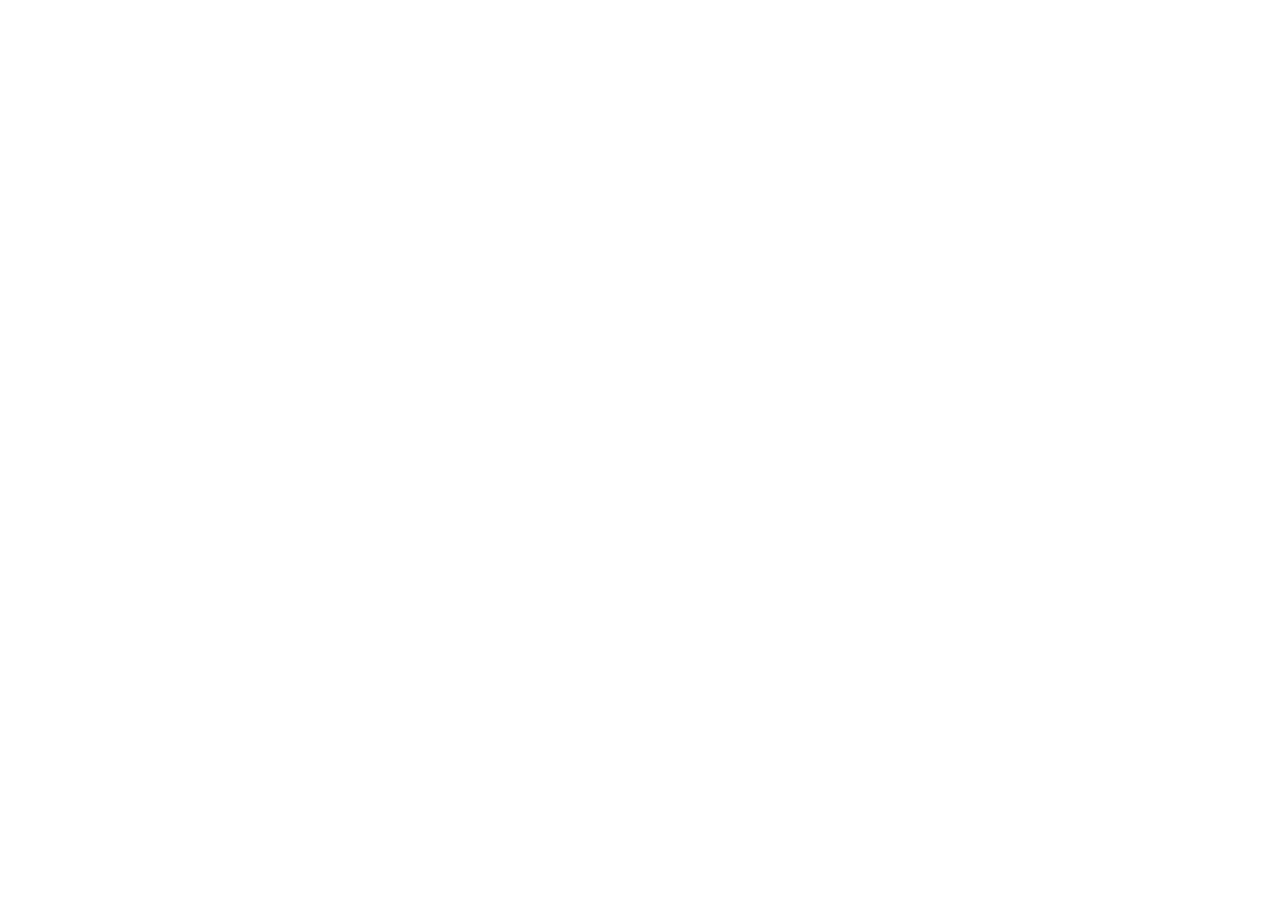
==== index.html @ b8296c88 "Add files via upload" ====
<!DOCTYPE html>
  <html lang="en">
    <head>
      <meta charset="UTF-8" />
      <meta name="viewport" content="width=device-width, initial-scale=1.0" />
      <title>Ilyes CHELLAT || Portfolio</title>
      <style>html, body { height: 100%; margin: 0; } #root { height: 100%; }</style>
      <script type="module" crossorigin src="/assets/index-DxaQPeiA.js"></script>
      <link rel="stylesheet" crossorigin href="/assets/index-RMpFVGZ-.css">
    </head>

    <body>
      <div id="root"></div>
    </body>
  </html>
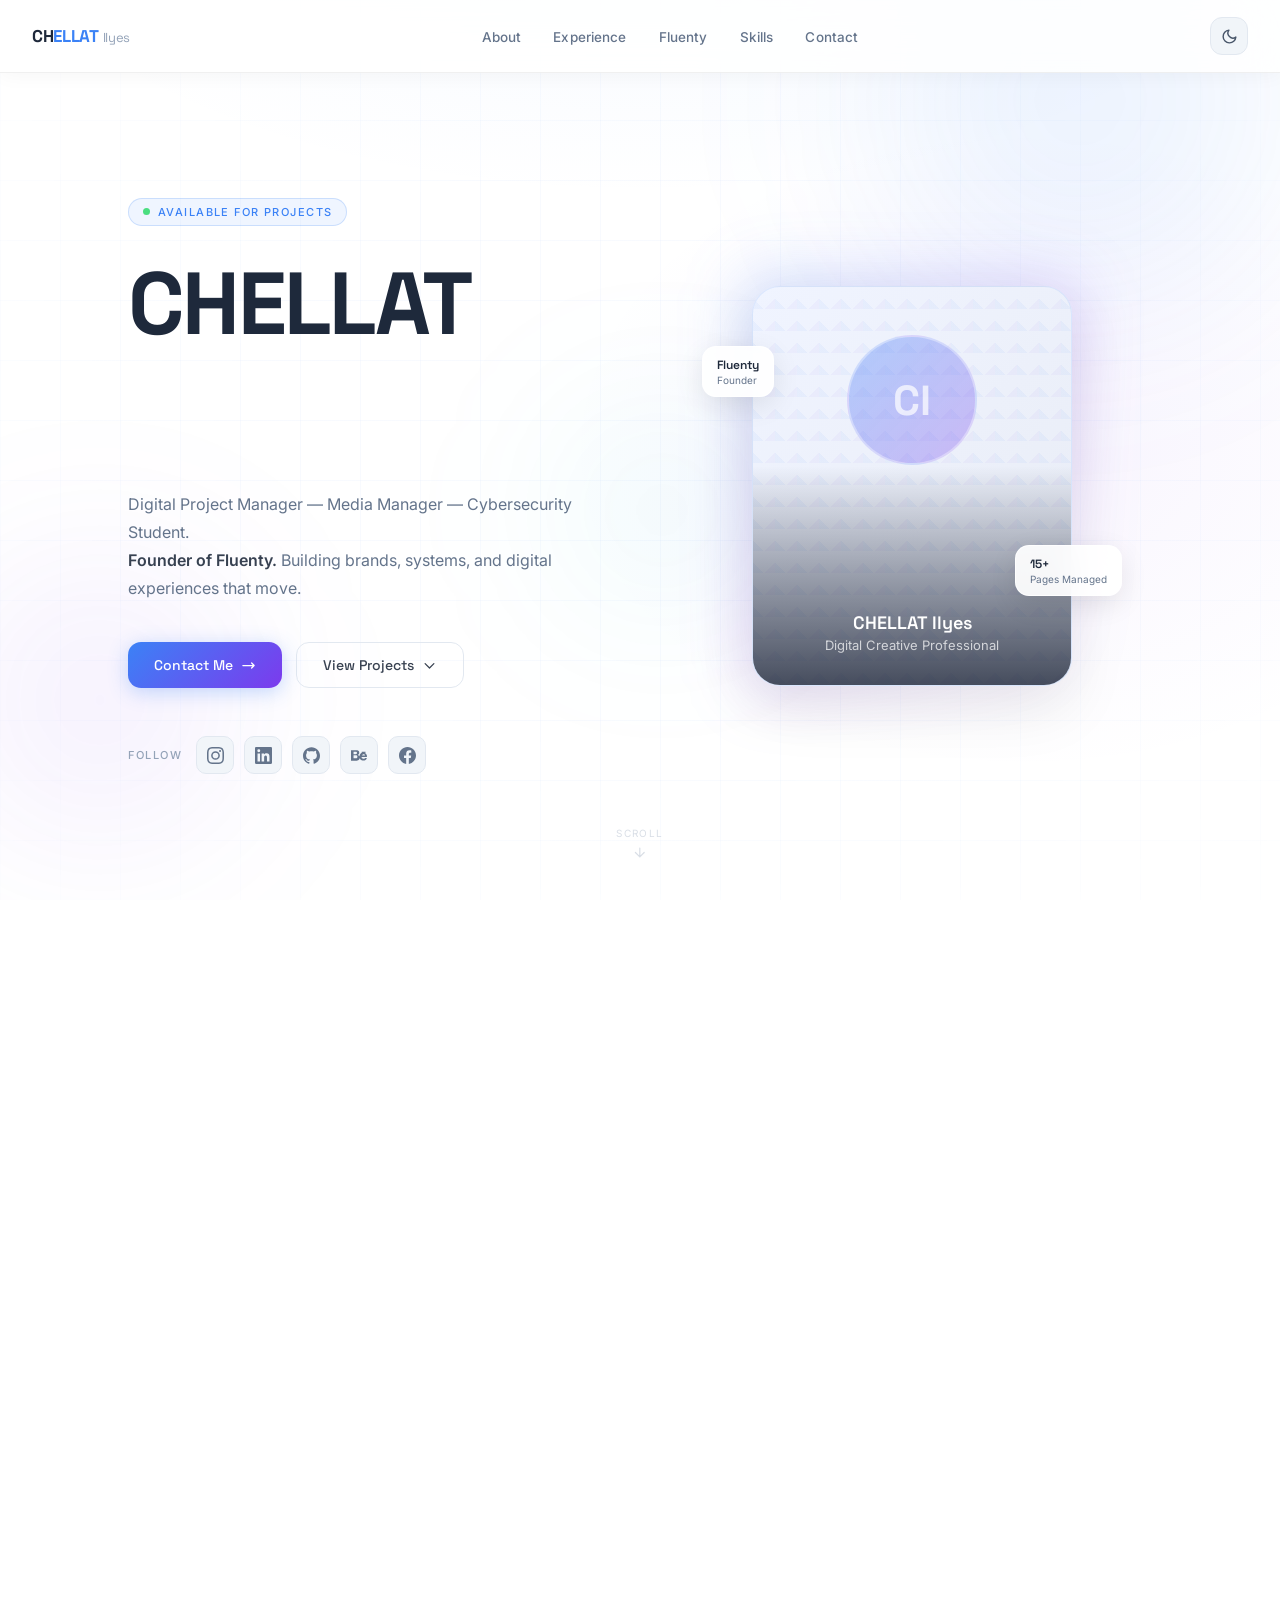
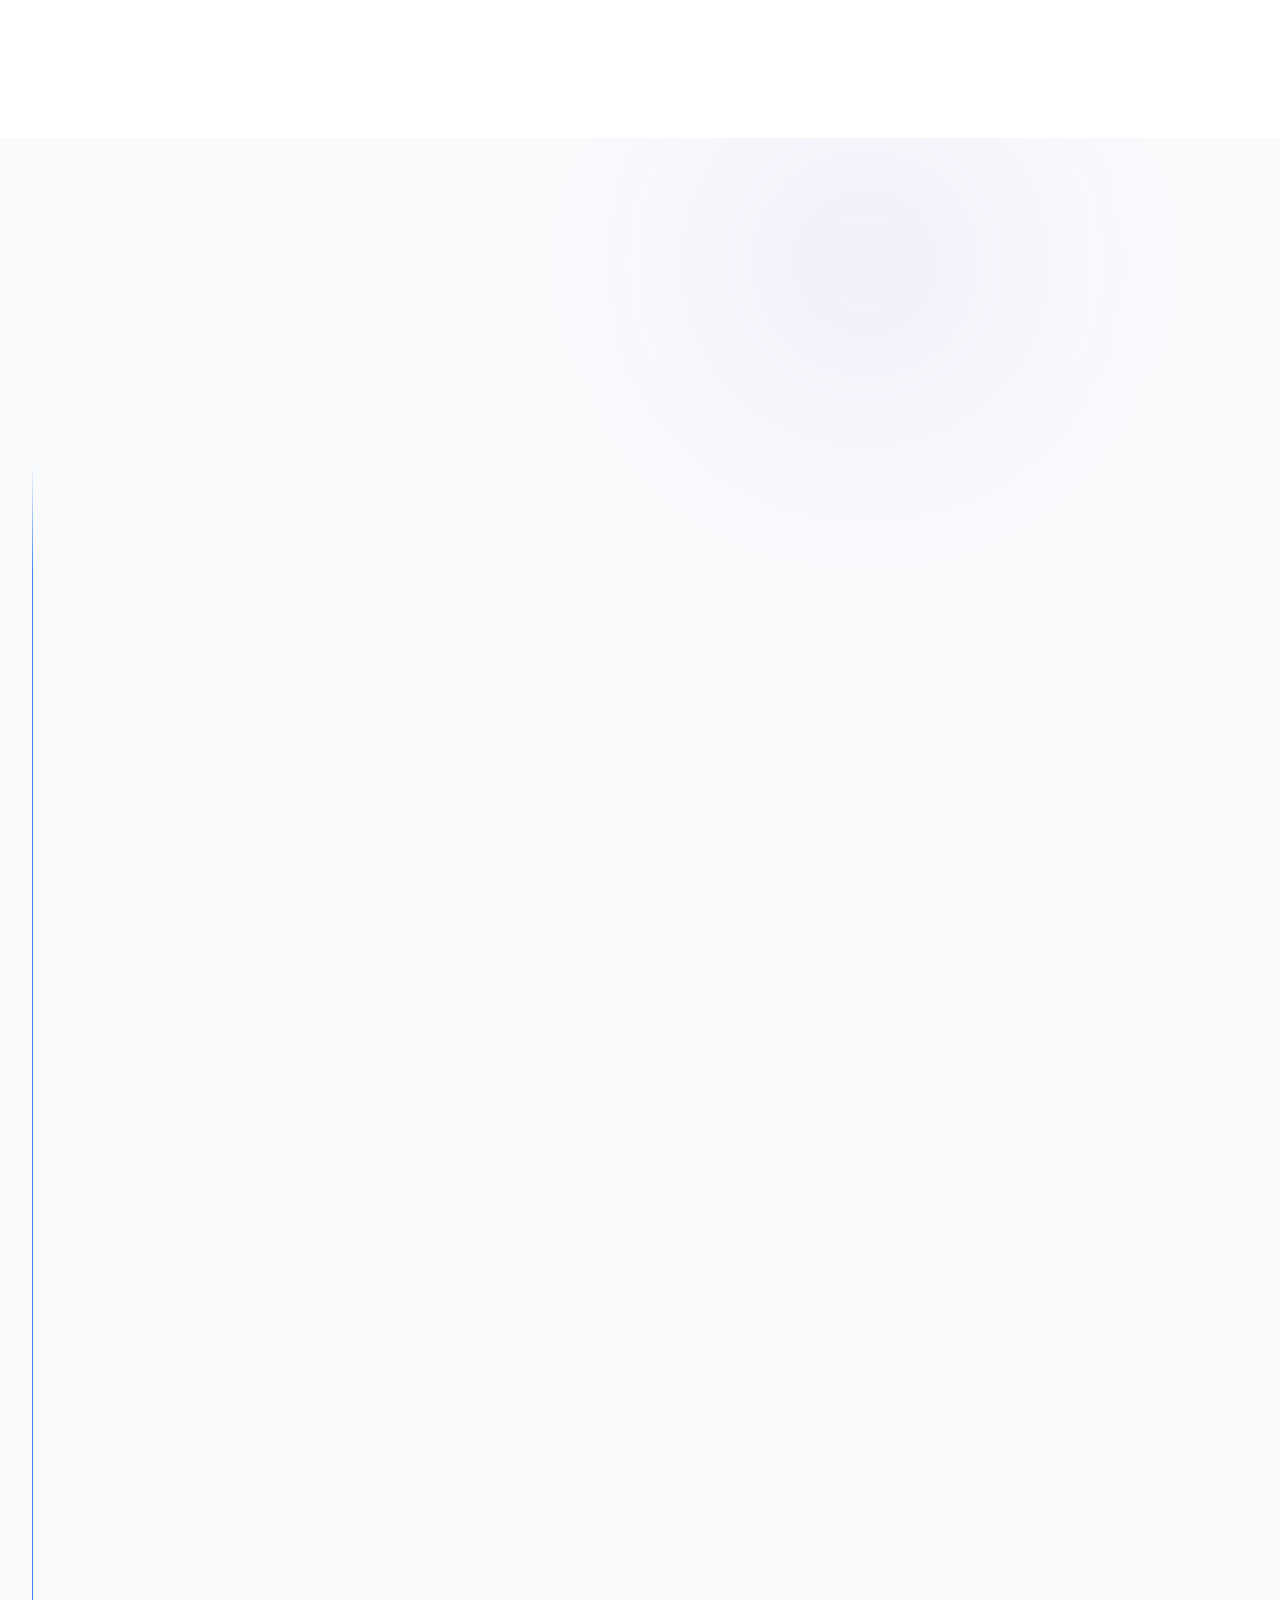
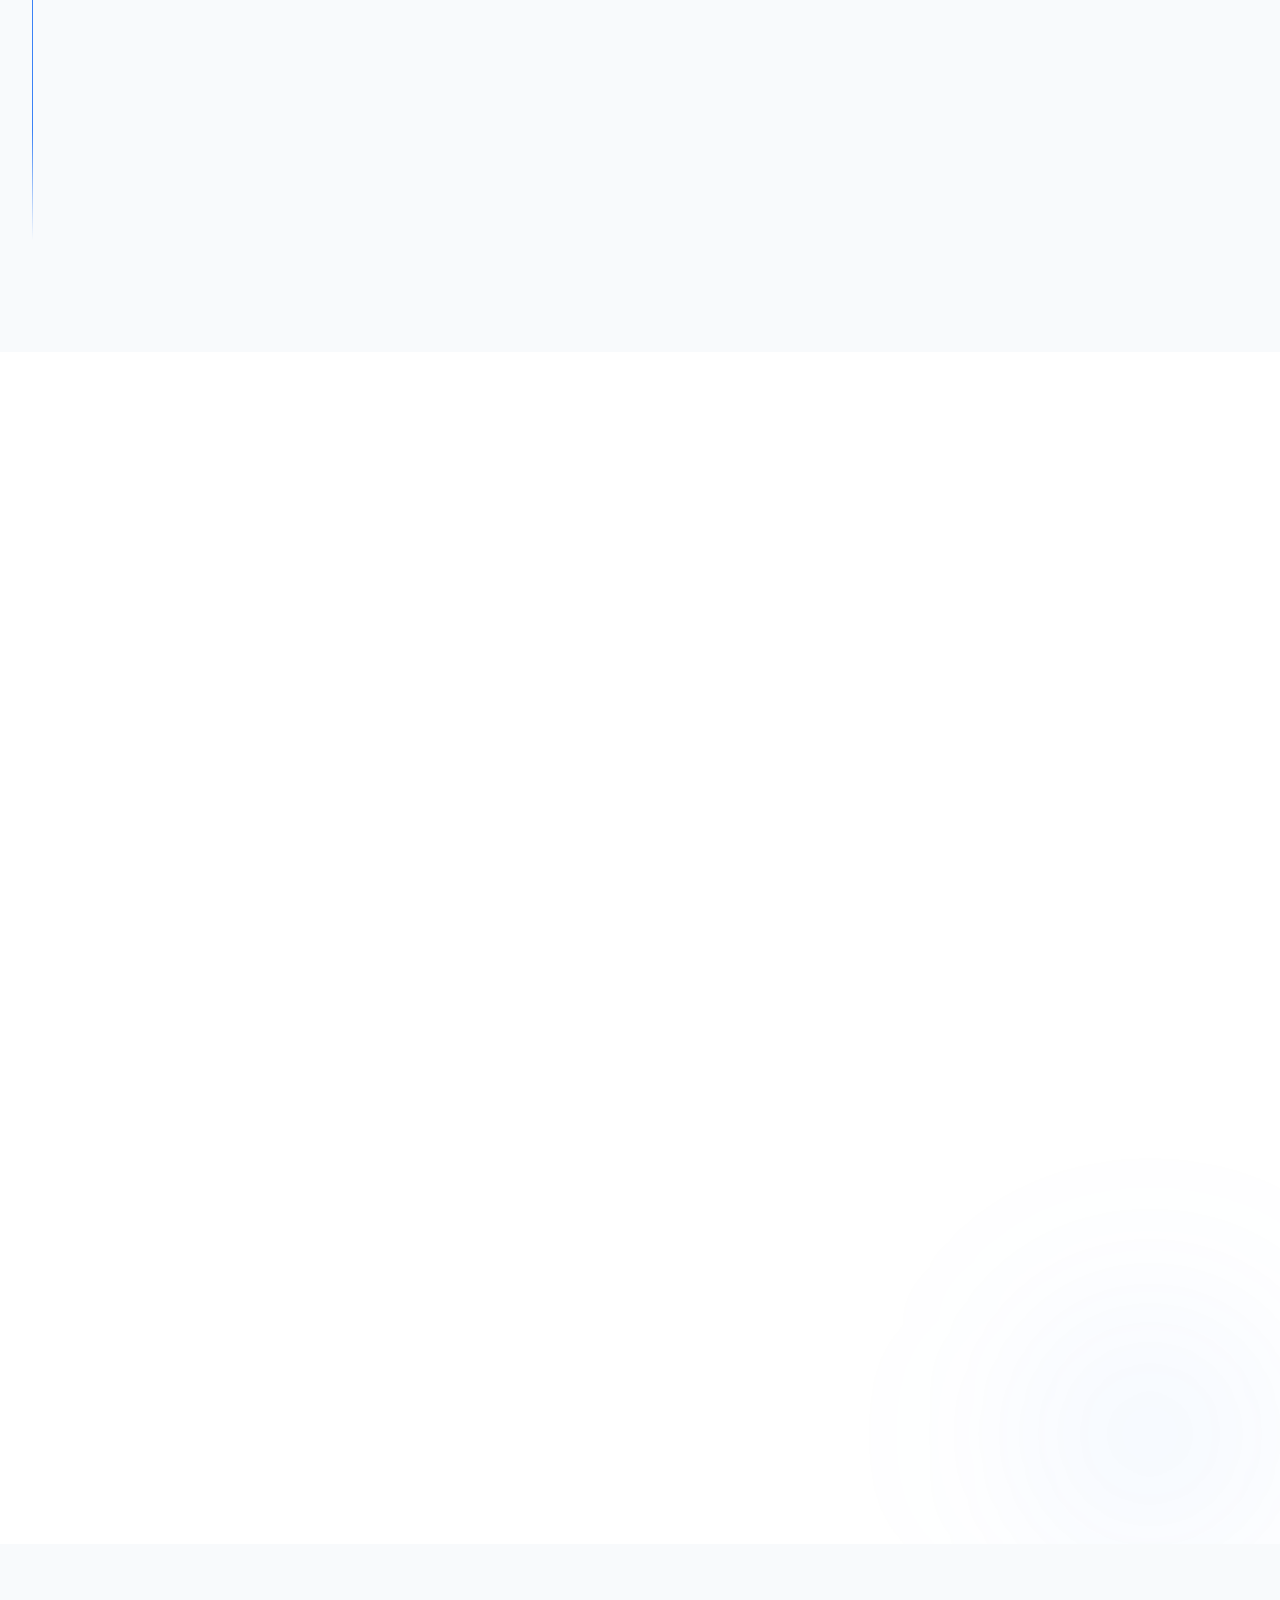
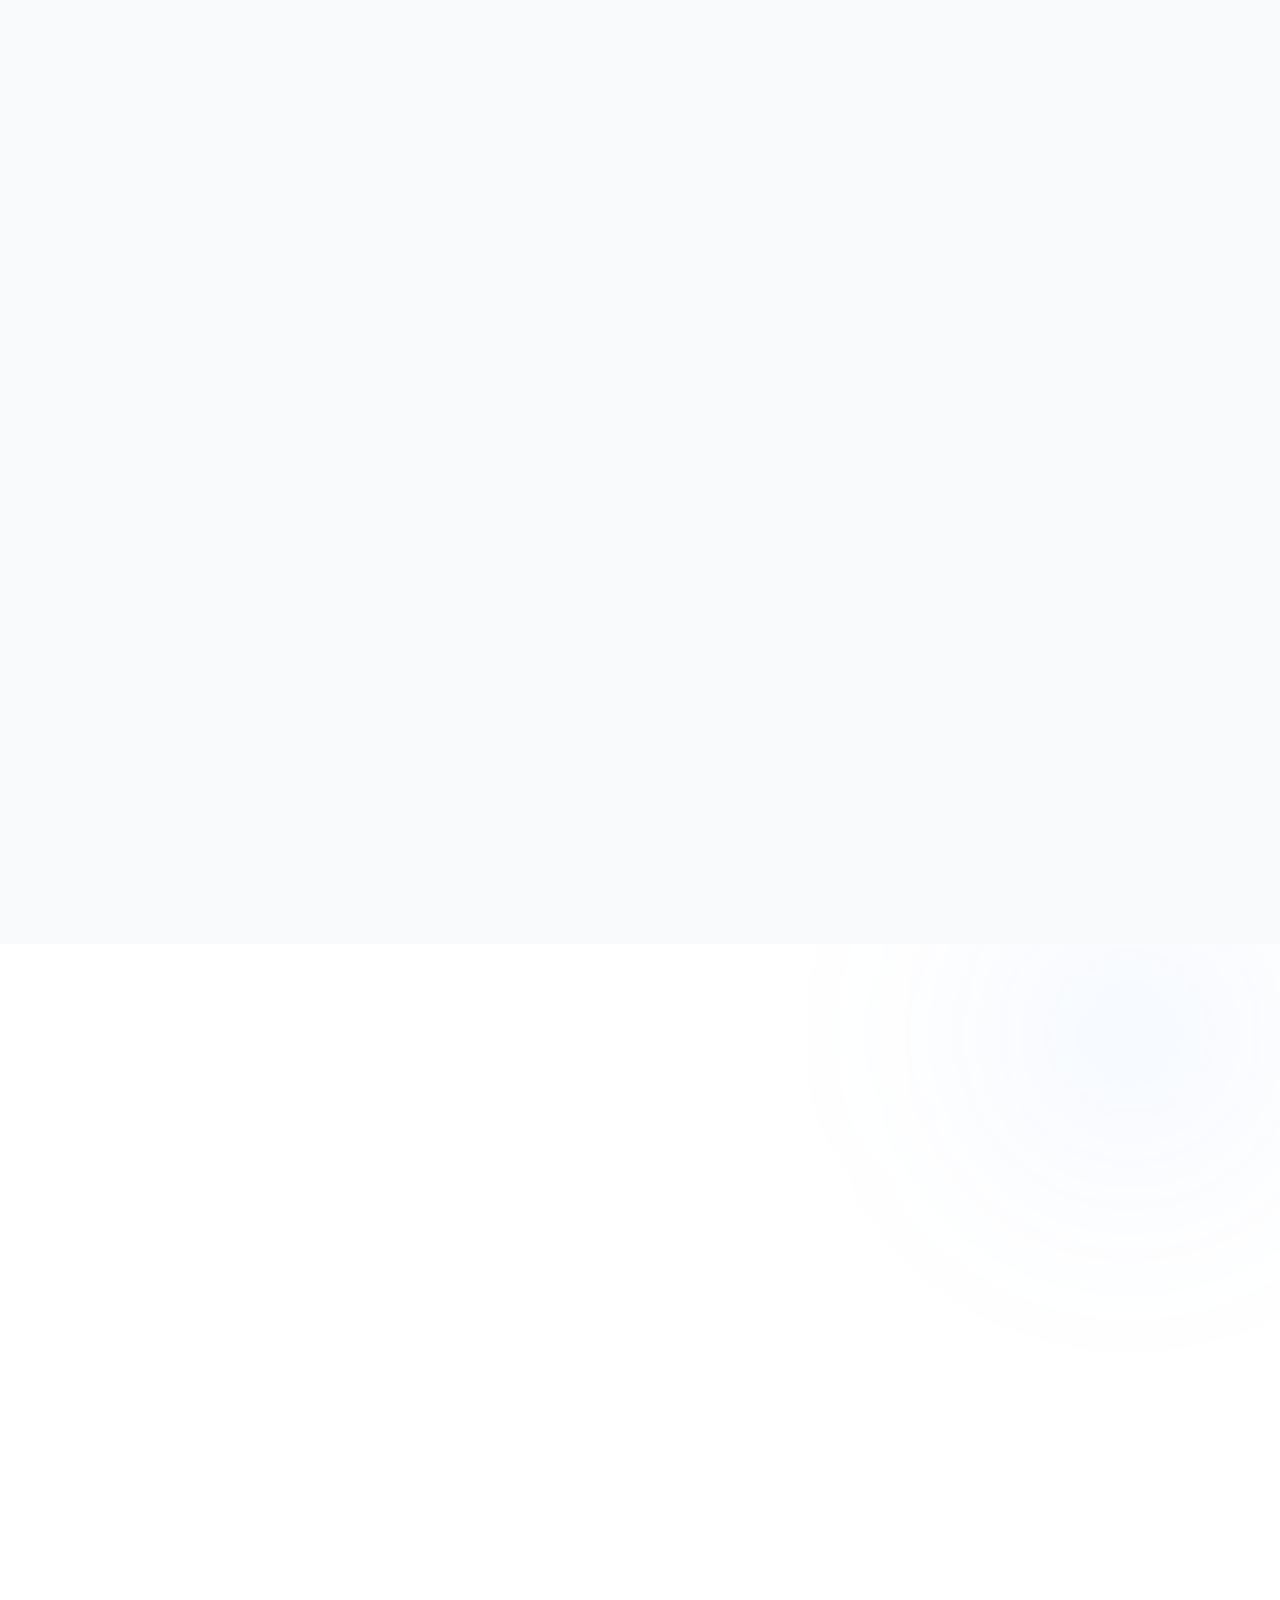
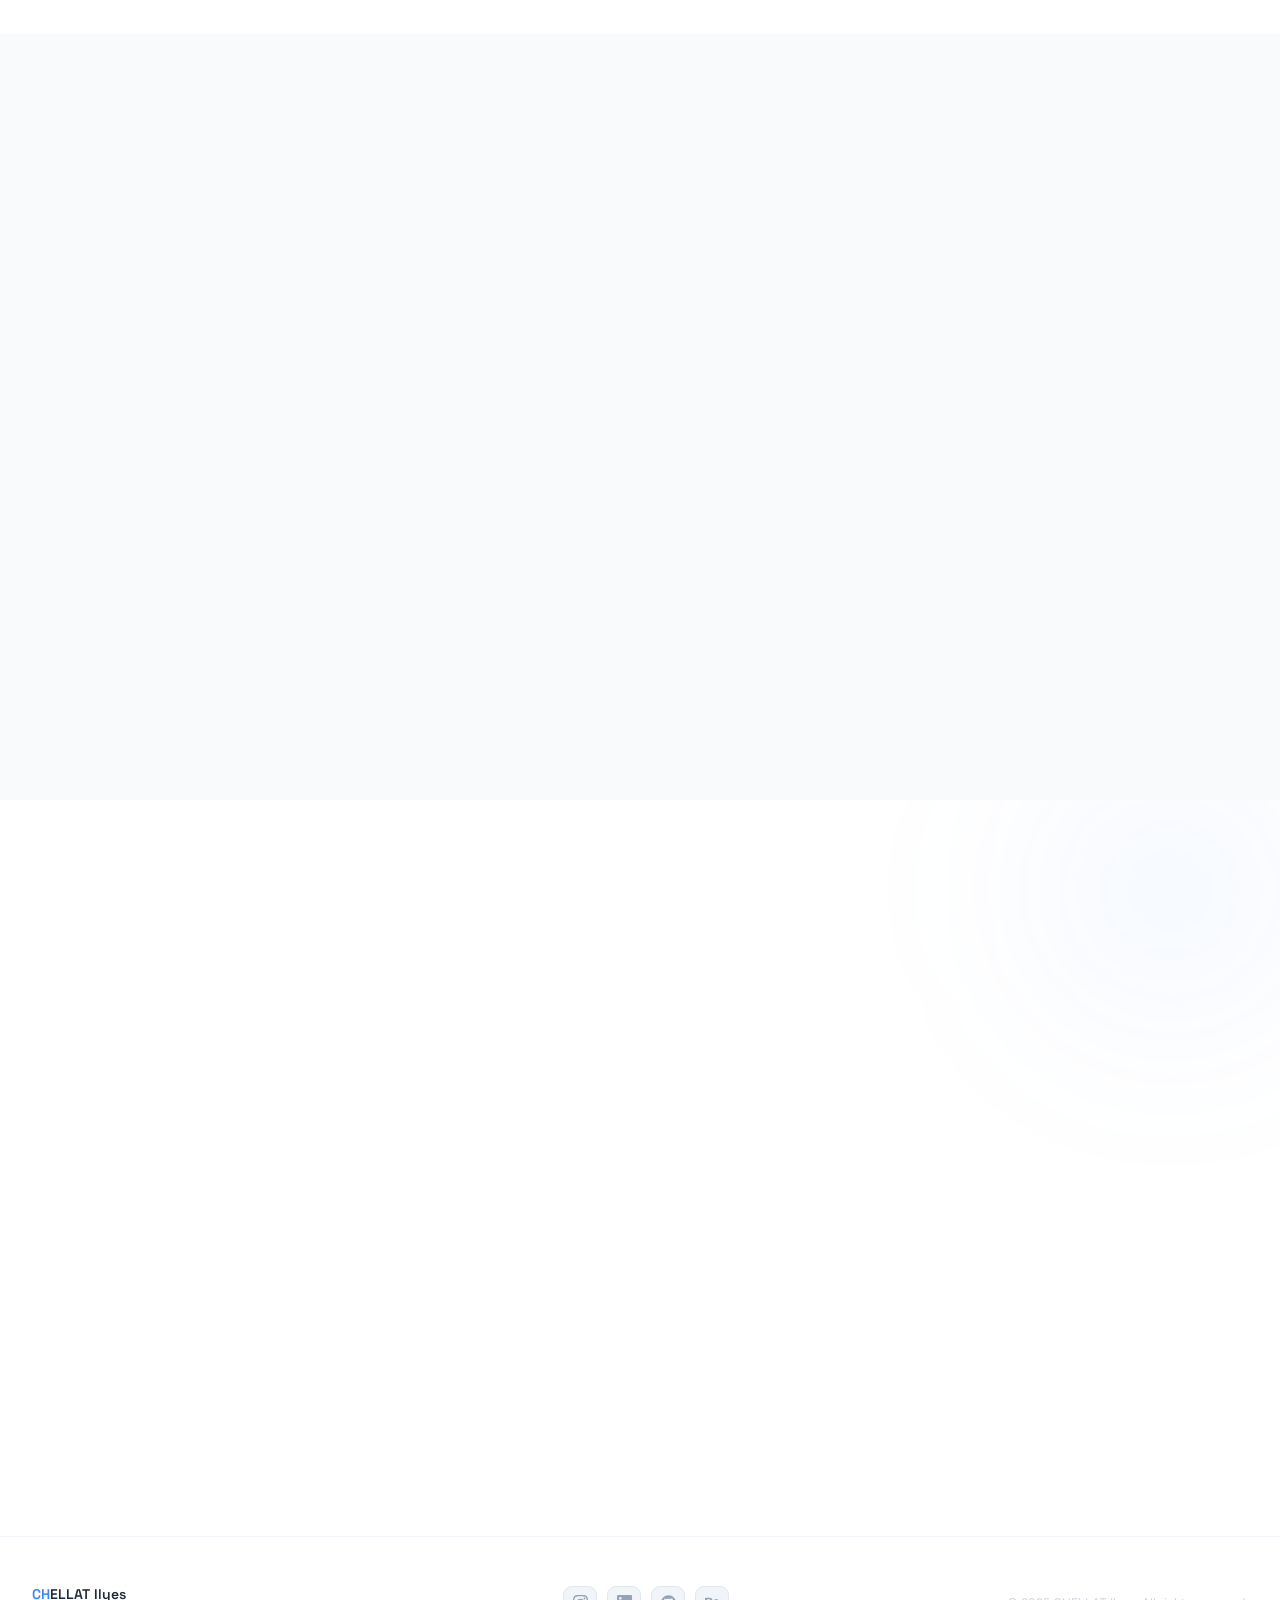
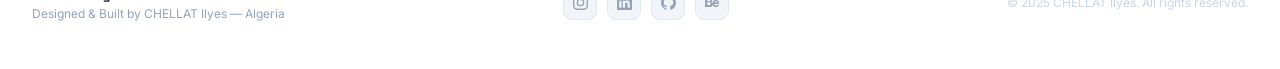
==== commit bb0fb27f: "Update index.html" ====
--- a/index.html
+++ b/index.html
@@ -1,17 +1,1264 @@
-
-  <!DOCTYPE html>
-  <html lang="en">
-    <head>
-      <meta charset="UTF-8" />
-      <meta name="viewport" content="width=device-width, initial-scale=1.0" />
-      <title>Ilyes CHELLAT || Portfolio</title>
-      <style>html, body { height: 100%; margin: 0; } #root { height: 100%; }</style>
-      <script type="module" crossorigin src="/assets/index-DxaQPeiA.js"></script>
-      <link rel="stylesheet" crossorigin href="/assets/index-RMpFVGZ-.css">
-    </head>
-
-    <body>
-      <div id="root"></div>
-    </body>
-  </html>
+<!DOCTYPE html>
+<html lang="en">
+<head>
+  <meta charset="UTF-8" />
+  <meta name="viewport" content="width=device-width, initial-scale=1.0" />
+  <meta name="description" content="CHELLAT Ilyes — Digital Project Manager, Media Manager & Cybersecurity Student. Founder of Fluenty." />
+  <meta name="keywords" content="CHELLAT Ilyes, digital creative, media manager, cybersecurity, Fluenty, branding, Algeria" />
+  <meta name="author" content="CHELLAT Ilyes" />
+  <meta property="og:title" content="CHELLAT Ilyes — Digital Creative Professional" />
+  <meta property="og:description" content="Digital Project Manager | Media Manager | Cybersecurity Student" />
+  <meta property="og:type" content="website" />
+  <title>CHELLAT Ilyes — Digital Creative Professional</title>
+  <link rel="preconnect" href="https://fonts.googleapis.com" />
+  <link rel="preconnect" href="https://fonts.gstatic.com" crossorigin />
+  <link href="https://fonts.googleapis.com/css2?family=Space+Grotesk:wght@300;400;500;600;700&family=Inter:wght@300;400;500;600&display=swap" rel="stylesheet" />
+
+<style>
+/* ============================================================
+   BASE & RESET
+   ============================================================ */
+*, *::before, *::after { box-sizing: border-box; margin: 0; padding: 0; }
+html { scroll-behavior: smooth; }
+body {
+  font-family: 'Inter', sans-serif;
+  background: #ffffff;
+  color: #1e293b;
+  -webkit-font-smoothing: antialiased;
+  overflow-x: hidden;
+  transition: background 0.4s ease, color 0.4s ease;
+}
+::-webkit-scrollbar { width: 4px; }
+::-webkit-scrollbar-track { background: transparent; }
+::-webkit-scrollbar-thumb { background: #3b82f6; border-radius: 10px; }
+@media (prefers-reduced-motion: reduce) {
+  *, *::before, *::after { animation-duration: 0.01ms !important; transition-duration: 0.01ms !important; }
+}
+
+/* ============================================================
+   DARK MODE — driven by hidden checkbox #dark-toggle
+   ============================================================ */
+#dark-toggle { display: none; }
+
+/* All dark-mode rules scoped to :checked state */
+#dark-toggle:checked ~ .site-wrap { background: #0a0f1e; color: #e2e8f0; }
+#dark-toggle:checked ~ .site-wrap .navbar { --nb-bg: rgba(10,15,30,0.85); }
+#dark-toggle:checked ~ .site-wrap .logo-ch { color: #fff; }
+#dark-toggle:checked ~ .site-wrap .logo-ellat { color: #3b82f6; }
+#dark-toggle:checked ~ .site-wrap .logo-ily { color: #64748b; }
+#dark-toggle:checked ~ .site-wrap .nav-link { color: #94a3b8; }
+#dark-toggle:checked ~ .site-wrap .nav-link:hover { color: #3b82f6; }
+#dark-toggle:checked ~ .site-wrap .theme-btn { background: rgba(255,255,255,0.06); border-color: rgba(255,255,255,0.1); }
+#dark-toggle:checked ~ .site-wrap .menu-btn { background: rgba(255,255,255,0.06); border-color: rgba(255,255,255,0.1); }
+#dark-toggle:checked ~ .site-wrap .menu-bar-line { background: #e2e8f0; }
+#dark-toggle:checked ~ .site-wrap .hero-grid { background-image: linear-gradient(rgba(59,130,246,0.12) 1px,transparent 1px),linear-gradient(90deg,rgba(59,130,246,0.12) 1px,transparent 1px); }
+#dark-toggle:checked ~ .site-wrap .hero-bg { background: radial-gradient(ellipse 80% 60% at 50% -20%,rgba(59,130,246,0.14) 0%,transparent 70%),radial-gradient(ellipse 60% 60% at 80% 50%,rgba(124,58,237,0.1) 0%,transparent 60%); }
+#dark-toggle:checked ~ .site-wrap .hero-name { color: #fff; }
+#dark-toggle:checked ~ .site-wrap .hero-sub { color: #94a3b8; }
+#dark-toggle:checked ~ .site-wrap .hero-sub strong { color: #e2e8f0; }
+#dark-toggle:checked ~ .site-wrap .btn-secondary { color: #e2e8f0; border-color: rgba(255,255,255,0.12); }
+#dark-toggle:checked ~ .site-wrap .social-btn { background: rgba(255,255,255,0.04); border-color: rgba(255,255,255,0.08); color: #9ca3af; }
+#dark-toggle:checked ~ .site-wrap .glass-chip { background: rgba(15,23,42,0.85); border-color: rgba(255,255,255,0.08); }
+#dark-toggle:checked ~ .site-wrap .glass-chip p { color: #fff; }
+#dark-toggle:checked ~ .site-wrap .glass-chip p + p { color: #94a3b8; }
+#dark-toggle:checked ~ .site-wrap .portrait-card { background: linear-gradient(135deg,#1e293b,#0f172a); border-color: rgba(255,255,255,0.08); }
+#dark-toggle:checked ~ .site-wrap .section-alt { background: #0f172a; }
+#dark-toggle:checked ~ .site-wrap .section-label { background: rgba(59,130,246,0.12); border-color: rgba(59,130,246,0.25); }
+#dark-toggle:checked ~ .site-wrap .section-h2 { color: #fff; }
+#dark-toggle:checked ~ .site-wrap .section-p { color: #94a3b8; }
+#dark-toggle:checked ~ .site-wrap .stat-card { background: rgba(255,255,255,0.03); border-color: rgba(255,255,255,0.06); }
+#dark-toggle:checked ~ .site-wrap .stat-num { color: #fff; }
+#dark-toggle:checked ~ .site-wrap .stat-lbl { color: #94a3b8; }
+#dark-toggle:checked ~ .site-wrap .tag-pill { background: rgba(255,255,255,0.04); border-color: rgba(255,255,255,0.08); color: #94a3b8; }
+#dark-toggle:checked ~ .site-wrap .timeline-line { background: linear-gradient(to bottom,transparent,rgba(59,130,246,0.4) 10%,rgba(59,130,246,0.4) 90%,transparent); }
+#dark-toggle:checked ~ .site-wrap .timeline-dot { border-color: #0f172a; }
+#dark-toggle:checked ~ .site-wrap .timeline-card { background: rgba(255,255,255,0.025); border-color: rgba(255,255,255,0.06); }
+#dark-toggle:checked ~ .site-wrap .tl-role { color: #fff; }
+#dark-toggle:checked ~ .site-wrap .tl-period { color: #64748b; }
+#dark-toggle:checked ~ .site-wrap .tl-desc { color: #94a3b8; }
+#dark-toggle:checked ~ .site-wrap .skill-tag { background: rgba(255,255,255,0.04); border-color: rgba(255,255,255,0.08); color: #94a3b8; }
+#dark-toggle:checked ~ .site-wrap .service-card { background: rgba(255,255,255,0.03); border-color: rgba(255,255,255,0.06); }
+#dark-toggle:checked ~ .site-wrap .svc-title { color: #fff; }
+#dark-toggle:checked ~ .site-wrap .svc-desc { color: #94a3b8; }
+#dark-toggle:checked ~ .site-wrap .fluenty-stat { background: rgba(255,255,255,0.03); border-color: rgba(255,255,255,0.06); }
+#dark-toggle:checked ~ .site-wrap .fluenty-stat-lbl { color: #94a3b8; }
+#dark-toggle:checked ~ .site-wrap .ig-btn { background: rgba(255,255,255,0.05); border-color: rgba(255,255,255,0.1); }
+#dark-toggle:checked ~ .site-wrap .skill-cat-card { background: rgba(255,255,255,0.025); border-color: rgba(255,255,255,0.06); }
+#dark-toggle:checked ~ .site-wrap .skill-label { color: #e2e8f0; }
+#dark-toggle:checked ~ .site-wrap .skill-pct { color: #64748b; }
+#dark-toggle:checked ~ .site-wrap .skill-track { background: rgba(255,255,255,0.07); }
+#dark-toggle:checked ~ .site-wrap .cat-title { color: #fff; }
+#dark-toggle:checked ~ .site-wrap .floating-tag { background: rgba(255,255,255,0.05); border-color: rgba(255,255,255,0.1); color: #94a3b8; }
+#dark-toggle:checked ~ .site-wrap .achievement-card { background: rgba(255,255,255,0.025); border-color: rgba(255,255,255,0.06); }
+#dark-toggle:checked ~ .site-wrap .ach-title { color: #fff; }
+#dark-toggle:checked ~ .site-wrap .ach-desc { color: #94a3b8; }
+#dark-toggle:checked ~ .site-wrap .edu-card { background: rgba(255,255,255,0.025); border-color: rgba(255,255,255,0.06); }
+#dark-toggle:checked ~ .site-wrap .edu-title { color: #fff; }
+#dark-toggle:checked ~ .site-wrap .edu-desc { color: #94a3b8; }
+#dark-toggle:checked ~ .site-wrap .edu-period { color: #64748b; }
+#dark-toggle:checked ~ .site-wrap .contact-method { background: rgba(255,255,255,0.03); border-color: rgba(255,255,255,0.06); }
+#dark-toggle:checked ~ .site-wrap .cm-label { color: #64748b; }
+#dark-toggle:checked ~ .site-wrap .cm-value { color: #e2e8f0; }
+#dark-toggle:checked ~ .site-wrap .contact-form-card { background: rgba(255,255,255,0.03); border-color: rgba(255,255,255,0.08); }
+#dark-toggle:checked ~ .site-wrap .form-title { color: #fff; }
+#dark-toggle:checked ~ .site-wrap .form-label { color: #64748b; }
+#dark-toggle:checked ~ .site-wrap .form-input { background: rgba(255,255,255,0.05); border-color: rgba(255,255,255,0.1); color: #e2e8f0; }
+#dark-toggle:checked ~ .site-wrap .footer { border-color: rgba(255,255,255,0.05); }
+#dark-toggle:checked ~ .site-wrap .footer-name { color: #fff; }
+#dark-toggle:checked ~ .site-wrap .footer-sub { color: #64748b; }
+#dark-toggle:checked ~ .site-wrap .footer-copy { color: #334155; }
+#dark-toggle:checked ~ .site-wrap .social-btn-sm { background: rgba(255,255,255,0.04); border-color: rgba(255,255,255,0.08); color: #9ca3af; }
+/* Dark mode icon switching */
+#dark-toggle:checked ~ .site-wrap .icon-moon { display: none; }
+#dark-toggle:checked ~ .site-wrap .icon-sun { display: block; }
+.icon-sun { display: none; }
+.icon-moon { display: block; }
+
+/* ============================================================
+   SITE WRAP
+   ============================================================ */
+.site-wrap {
+  min-height: 100vh;
+  background: #ffffff;
+  color: #1e293b;
+  transition: background 0.4s ease, color 0.4s ease;
+}
+
+/* ============================================================
+   NAVBAR
+   ============================================================ */
+.navbar {
+  position: fixed;
+  top: 0; left: 0; right: 0;
+  z-index: 100;
+  padding: 0 2rem;
+  transition: background 0.4s ease, backdrop-filter 0.4s ease, box-shadow 0.4s ease, border-color 0.4s ease;
+  background: rgba(255,255,255,0.85);
+  backdrop-filter: blur(20px);
+  -webkit-backdrop-filter: blur(20px);
+  border-bottom: 1px solid rgba(0,0,0,0.06);
+  box-shadow: 0 2px 20px rgba(0,0,0,0.04);
+}
+.navbar-inner {
+  max-width: 1280px;
+  margin: 0 auto;
+  display: flex;
+  align-items: center;
+  justify-content: space-between;
+  height: 72px;
+}
+.logo { text-decoration: none; font-family: 'Space Grotesk', sans-serif; font-size: 17px; font-weight: 700; letter-spacing: -0.02em; }
+.logo-ch { color: #1e293b; transition: color 0.4s; }
+.logo-ellat { color: #3b82f6; }
+.logo-ily { color: #94a3b8; font-size: 13px; font-weight: 400; margin-left: 4px; transition: color 0.3s; }
+.logo:hover .logo-ily { color: #3b82f6; }
+
+.nav-links { display: flex; align-items: center; gap: 2rem; list-style: none; }
+.nav-link { font-family: 'Inter', sans-serif; font-size: 13.5px; font-weight: 500; color: #64748b; text-decoration: none; letter-spacing: 0.01em; transition: color 0.2s; }
+.nav-link:hover { color: #3b82f6; }
+
+.nav-controls { display: flex; align-items: center; gap: 10px; }
+
+/* Theme button — label for the checkbox */
+.theme-btn {
+  display: flex; align-items: center; justify-content: center;
+  width: 38px; height: 38px; border-radius: 12px;
+  background: #f1f5f9; border: 1px solid #e2e8f0;
+  cursor: pointer; transition: all 0.2s;
+  color: #475569;
+}
+.theme-btn:hover { background: #e2e8f0; }
+.theme-btn svg { width: 17px; height: 17px; }
+
+/* Mobile menu checkbox + label */
+#menu-toggle-cb { display: none; }
+.menu-btn {
+  display: none;
+  align-items: center; justify-content: center;
+  width: 38px; height: 38px; border-radius: 12px;
+  background: #f1f5f9; border: 1px solid #e2e8f0;
+  cursor: pointer; transition: all 0.2s; flex-direction: column; gap: 4px; padding: 10px;
+}
+.menu-bar-line {
+  display: block; height: 2px; width: 100%; border-radius: 2px;
+  background: #475569; transition: all 0.3s ease; transform-origin: center;
+}
+#menu-toggle-cb:checked ~ .site-wrap .menu-btn .menu-bar-line:nth-child(1) { transform: rotate(45deg) translate(4px,4px); }
+#menu-toggle-cb:checked ~ .site-wrap .menu-btn .menu-bar-line:nth-child(2) { opacity: 0; }
+#menu-toggle-cb:checked ~ .site-wrap .menu-btn .menu-bar-line:nth-child(3) { transform: rotate(-45deg) translate(4px,-4px); }
+
+/* Mobile menu */
+.mobile-nav {
+  display: none;
+  max-height: 0;
+  overflow: hidden;
+  transition: max-height 0.45s cubic-bezier(0.4,0,0.2,1);
+  background: rgba(255,255,255,0.97);
+  backdrop-filter: blur(20px);
+  border-top: 1px solid #f1f5f9;
+}
+#menu-toggle-cb:checked ~ .site-wrap .mobile-nav { max-height: 400px; }
+#dark-toggle:checked ~ .site-wrap .mobile-nav { background: rgba(10,15,30,0.97); border-color: rgba(255,255,255,0.05); }
+.mobile-nav-inner { max-width: 1280px; margin: 0 auto; padding: 1.5rem 2rem; display: flex; flex-direction: column; gap: 4px; }
+.mobile-nav-link { display: block; font-family: 'Inter', sans-serif; font-size: 15px; font-weight: 500; color: #475569; text-decoration: none; padding: 10px 0; border-bottom: 1px solid #f8fafc; transition: color 0.2s; }
+.mobile-nav-link:hover { color: #3b82f6; }
+#dark-toggle:checked ~ .site-wrap .mobile-nav-link { color: #94a3b8; border-color: rgba(255,255,255,0.04); }
+#dark-toggle:checked ~ .site-wrap .mobile-nav-link:hover { color: #3b82f6; }
+
+@media (max-width: 768px) {
+  .nav-links { display: none; }
+  .menu-btn { display: flex; }
+  .mobile-nav { display: block; }
+  .navbar { padding: 0 1.25rem; }
+}
+
+/* ============================================================
+   HERO SECTION
+   ============================================================ */
+.hero {
+  min-height: 100vh;
+  display: flex; align-items: center;
+  position: relative; overflow: hidden;
+  padding-top: 72px;
+}
+.hero-bg {
+  position: absolute; inset: 0; pointer-events: none;
+  background: radial-gradient(ellipse 80% 60% at 50% -20%, rgba(59,130,246,0.07) 0%, transparent 70%),
+              radial-gradient(ellipse 60% 60% at 80% 50%, rgba(124,58,237,0.05) 0%, transparent 60%);
+  transition: background 0.4s;
+}
+.hero-grid {
+  position: absolute; inset: 0; pointer-events: none;
+  background-image: linear-gradient(rgba(59,130,246,0.07) 1px,transparent 1px),linear-gradient(90deg,rgba(59,130,246,0.07) 1px,transparent 1px);
+  background-size: 60px 60px;
+  mask-image: radial-gradient(ellipse 80% 80% at 50% 50%, black 40%, transparent 100%);
+  opacity: 0.5;
+  transition: all 0.4s;
+}
+.orb {
+  position: absolute; border-radius: 50%; filter: blur(80px); pointer-events: none;
+}
+.orb-1 { width: 600px; height: 600px; background: radial-gradient(circle,rgba(59,130,246,0.13) 0%,transparent 70%); top: -200px; right: -100px; animation: floatOrb 12s ease-in-out infinite; }
+.orb-2 { width: 400px; height: 400px; background: radial-gradient(circle,rgba(124,58,237,0.11) 0%,transparent 70%); bottom: 0; left: -100px; animation: floatOrb 15s ease-in-out infinite reverse; }
+.orb-3 { width: 300px; height: 300px; background: radial-gradient(circle,rgba(6,182,212,0.09) 0%,transparent 70%); top: 40%; left: 40%; animation: floatOrb 18s ease-in-out infinite; }
+@keyframes floatOrb {
+  0%,100% { transform: translate(0,0) scale(1); }
+  33% { transform: translate(30px,-30px) scale(1.05); }
+  66% { transform: translate(-20px,20px) scale(0.97); }
+}
+.hero-inner {
+  position: relative; z-index: 2;
+  max-width: 1280px; margin: 0 auto; padding: 5rem 2rem;
+  display: grid; grid-template-columns: 1fr 1fr; gap: 4rem; align-items: center;
+}
+@media (max-width: 1024px) { .hero-inner { grid-template-columns: 1fr; padding: 4rem 1.25rem; } }
+
+/* Hero text stagger */
+.hero-badge, .hero-name-wrap, .hero-sub, .hero-ctas, .hero-socials {
+  opacity: 0;
+  animation: heroReveal 0.75s ease forwards;
+}
+.hero-badge { animation-delay: 0.15s; }
+.hero-name-wrap { animation-delay: 0.28s; }
+.hero-sub { animation-delay: 0.40s; }
+.hero-ctas { animation-delay: 0.52s; }
+.hero-socials { animation-delay: 0.64s; }
+@keyframes heroReveal {
+  to { opacity: 1; transform: translateY(0); }
+  from { opacity: 0; transform: translateY(22px); }
+}
+
+.hero-badge {
+  display: inline-flex; align-items: center; gap: 8px;
+  padding: 6px 14px; border-radius: 100px;
+  background: rgba(59,130,246,0.08); border: 1px solid rgba(59,130,246,0.2);
+  font-family: 'Inter', sans-serif; font-size: 11px; font-weight: 500;
+  letter-spacing: 0.13em; text-transform: uppercase; color: #3b82f6;
+  margin-bottom: 2rem;
+}
+.badge-dot { width: 7px; height: 7px; border-radius: 50%; background: #4ade80; animation: pulse 3s ease infinite; }
+@keyframes pulse { 0%,100% { opacity:1; transform:scale(1); } 50% { opacity:0.6; transform:scale(0.85); } }
+
+.hero-name { font-family: 'Space Grotesk', sans-serif; font-weight: 700; font-size: clamp(3rem,7vw,5.5rem); line-height: 1.05; letter-spacing: -0.03em; margin-bottom: 1.5rem; }
+.hero-name-line1.hero-name { color: #1e293b; transition: color 0.4s; }
+#dark-toggle:checked ~ .site-wrap .hero-name-line1 { color: #fff; }
+.gradient-text {
+  background: linear-gradient(135deg, #3b82f6 0%, #7c3aed 50%, #06b6d4 100%);
+  background-size: 200% 200%;
+  -webkit-background-clip: text; -webkit-text-fill-color: transparent; background-clip: text;
+  animation: gradShift 6s ease infinite;
+}
+@keyframes gradShift { 0%,100% { background-position:0% 50%; } 50% { background-position:100% 50%; } }
+
+.hero-sub { font-family: 'Inter', sans-serif; font-size: 16px; line-height: 1.75; color: #64748b; max-width: 480px; margin-bottom: 2.5rem; transition: color 0.4s; }
+.hero-sub strong { color: #374151; font-weight: 600; transition: color 0.4s; }
+
+.hero-ctas { display: flex; flex-wrap: wrap; gap: 14px; margin-bottom: 3rem; }
+
+/* Buttons */
+.btn-primary {
+  display: inline-flex; align-items: center;
+  padding: 13px 26px; border-radius: 13px;
+  background: linear-gradient(135deg, #3b82f6, #7c3aed);
+  color: #fff; font-family: 'Space Grotesk', sans-serif; font-size: 14px; font-weight: 500;
+  text-decoration: none; border: none; cursor: pointer;
+  box-shadow: 0 4px 20px rgba(59,130,246,0.3);
+  transition: transform 0.2s ease, box-shadow 0.3s ease;
+  position: relative; overflow: hidden;
+}
+.btn-primary::after { content:''; position:absolute; inset:0; background:rgba(255,255,255,0); transition:background 0.2s; }
+.btn-primary:hover { transform: translateY(-2px); box-shadow: 0 10px 32px rgba(59,130,246,0.42); }
+.btn-primary:hover::after { background:rgba(255,255,255,0.06); }
+.btn-primary svg { margin-left: 8px; width: 15px; height: 15px; transition: transform 0.2s; }
+.btn-primary:hover svg { transform: translateX(3px); }
+
+.btn-secondary {
+  display: inline-flex; align-items: center;
+  padding: 13px 26px; border-radius: 13px;
+  background: transparent; color: #374151;
+  font-family: 'Space Grotesk', sans-serif; font-size: 14px; font-weight: 500;
+  text-decoration: none; border: 1.5px solid #e2e8f0;
+  transition: all 0.2s ease;
+}
+.btn-secondary:hover { border-color: #3b82f6; color: #3b82f6; background: rgba(59,130,246,0.04); transform: translateY(-2px); }
+.btn-secondary svg { margin-left: 8px; width: 15px; height: 15px; transition: transform 0.2s; }
+.btn-secondary:hover svg { transform: translateY(3px); }
+
+.hero-socials { display: flex; align-items: center; gap: 10px; flex-wrap: wrap; }
+.socials-label { font-family: 'Inter', sans-serif; font-size: 11px; font-weight: 500; letter-spacing: 0.14em; text-transform: uppercase; color: #94a3b8; margin-right: 4px; }
+.social-btn {
+  display: flex; align-items: center; justify-content: center;
+  width: 38px; height: 38px; border-radius: 10px;
+  background: #f1f5f9; border: 1px solid #e2e8f0;
+  color: #64748b; text-decoration: none;
+  transition: all 0.2s ease;
+}
+.social-btn:hover { color: #3b82f6; background: rgba(59,130,246,0.07); border-color: rgba(59,130,246,0.25); transform: translateY(-2px); }
+.social-btn svg { width: 17px; height: 17px; }
+#dark-toggle:checked ~ .site-wrap .social-btn:hover { color: #60a5fa; }
+
+/* Hero portrait */
+.hero-portrait-col { display: flex; justify-content: center; align-items: center; }
+@media (max-width: 1024px) { .hero-portrait-col { display: none; } }
+.portrait-wrap { position: relative; animation: heroReveal 0.9s 0.3s ease both; }
+.portrait-glow { position: absolute; inset: -12px; border-radius: 28px; background: linear-gradient(135deg,rgba(59,130,246,0.22),rgba(124,58,237,0.15),transparent); filter: blur(30px); animation: glowPulse 5s ease infinite; z-index: 0; }
+@keyframes glowPulse { 0%,100% { opacity:0.7; } 50% { opacity:1; } }
+.portrait-card {
+  position: relative; z-index: 1;
+  width: 320px; height: 400px; border-radius: 28px; overflow: hidden;
+  background: linear-gradient(135deg, #f0f4ff, #e8ecf5);
+  border: 1px solid rgba(59,130,246,0.12);
+  box-shadow: 0 24px 60px rgba(0,0,0,0.08);
+  display: flex; flex-direction: column; align-items: center; justify-content: flex-end; padding: 2rem;
+  transition: background 0.4s, border-color 0.4s;
+}
+.portrait-pattern {
+  position: absolute; inset: 0;
+  background-image: linear-gradient(45deg,rgba(59,130,246,0.15) 25%,transparent 25%), linear-gradient(-45deg,rgba(124,58,237,0.12) 25%,transparent 25%);
+  background-size: 22px 22px; opacity: 0.3;
+}
+.portrait-avatar {
+  position: absolute; top: 48px; left: 50%; transform: translateX(-50%);
+  width: 130px; height: 130px; border-radius: 50%;
+  background: linear-gradient(135deg,rgba(59,130,246,0.35),rgba(124,58,237,0.3));
+  border: 2px solid rgba(255,255,255,0.35);
+  display: flex; align-items: center; justify-content: center;
+  font-family: 'Space Grotesk', sans-serif; font-size: 42px; font-weight: 700;
+  color: rgba(255,255,255,0.7);
+}
+.portrait-overlay {
+  position: absolute; bottom: 0; left: 0; right: 0; height: 55%;
+  background: linear-gradient(to top,rgba(15,23,42,0.75),transparent);
+  z-index: 1;
+}
+.portrait-info { position: relative; z-index: 2; text-align: center; }
+.portrait-name { font-family: 'Space Grotesk', sans-serif; font-weight: 600; font-size: 18px; color: #fff; }
+.portrait-role { font-family: 'Inter', sans-serif; font-size: 13px; color: rgba(255,255,255,0.72); margin-top: 3px; }
+
+/* Floating chips */
+.chip {
+  position: absolute; z-index: 3;
+  background: rgba(255,255,255,0.92); backdrop-filter: blur(14px);
+  border: 1px solid rgba(255,255,255,0.85);
+  box-shadow: 0 8px 28px rgba(0,0,0,0.09);
+  border-radius: 14px; padding: 10px 14px;
+}
+.chip-left { left: -50px; top: 60px; animation: chipFloat 6s ease-in-out infinite; }
+.chip-right { right: -50px; bottom: 90px; animation: chipFloat 6s 1s ease-in-out infinite; }
+@keyframes chipFloat { 0%,100% { transform:translateY(0); } 50% { transform:translateY(-10px); } }
+.chip-name { font-family: 'Space Grotesk', sans-serif; font-size: 12px; font-weight: 600; color: #1e293b; }
+.chip-role { font-family: 'Inter', sans-serif; font-size: 10px; color: #64748b; margin-top: 1px; }
+#dark-toggle:checked ~ .site-wrap .chip { background: rgba(15,23,42,0.9); border-color: rgba(255,255,255,0.08); }
+#dark-toggle:checked ~ .site-wrap .chip-name { color: #fff; }
+#dark-toggle:checked ~ .site-wrap .chip-role { color: #94a3b8; }
+
+/* Scroll indicator */
+.scroll-hint {
+  position: absolute; bottom: 2.5rem; left: 50%; transform: translateX(-50%);
+  display: flex; flex-direction: column; align-items: center; gap: 6px;
+  opacity: 0.35; animation: scrollBob 2s ease-in-out infinite;
+}
+@keyframes scrollBob { 0%,100% { transform:translateX(-50%) translateY(0); } 50% { transform:translateX(-50%) translateY(5px); } }
+.scroll-hint span { font-family: 'Inter', sans-serif; font-size: 10px; letter-spacing: 0.14em; text-transform: uppercase; color: #94a3b8; }
+.scroll-hint svg { width: 15px; height: 15px; color: #94a3b8; }
+
+/* ============================================================
+   SECTION COMMONS
+   ============================================================ */
+section { position: relative; overflow: hidden; }
+.sec-inner { max-width: 1280px; margin: 0 auto; padding: 7rem 2rem; }
+@media (max-width: 768px) { .sec-inner { padding: 5rem 1.25rem; } }
+.section-alt { background: #f8fafc; transition: background 0.4s; }
+.section-label {
+  display: inline-block; font-family: 'Inter', sans-serif; font-size: 10.5px; font-weight: 500;
+  letter-spacing: 0.15em; text-transform: uppercase; color: #3b82f6;
+  background: rgba(59,130,246,0.07); border: 1px solid rgba(59,130,246,0.18);
+  padding: 5px 12px; border-radius: 100px; margin-bottom: 1.25rem;
+  transition: background 0.4s, border-color 0.4s;
+}
+.section-h2 { font-family: 'Space Grotesk', sans-serif; font-weight: 700; font-size: clamp(2rem,4.5vw,3rem); line-height: 1.12; letter-spacing: -0.025em; color: #1e293b; transition: color 0.4s; }
+.section-p { font-family: 'Inter', sans-serif; font-size: 15.5px; line-height: 1.75; color: #64748b; transition: color 0.4s; }
+
+/* Scroll-triggered reveal via CSS animation-timeline (progressive enhancement) */
+.reveal-up {
+  opacity: 0;
+  animation: revealUp 0.7s ease forwards;
+  animation-play-state: paused;
+  animation-timeline: view();
+  animation-range: entry 0% entry 25%;
+}
+@keyframes revealUp {
+  from { opacity:0; transform:translateY(28px); }
+  to   { opacity:1; transform:translateY(0); }
+}
+/* Fallback for browsers without animation-timeline */
+@supports not (animation-timeline: view()) {
+  .reveal-up { opacity: 1; animation: none; }
+}
+
+/* ============================================================
+   ABOUT
+   ============================================================ */
+.about-grid { display: grid; grid-template-columns: 1fr 1fr; gap: 5rem; align-items: center; }
+@media (max-width: 1024px) { .about-grid { grid-template-columns: 1fr; gap: 3rem; } }
+.stats-grid { display: grid; grid-template-columns: 1fr 1fr; gap: 1.25rem; }
+.stat-card {
+  padding: 28px 24px; border-radius: 20px;
+  background: #fff; border: 1px solid #f1f5f9;
+  box-shadow: 0 2px 14px rgba(0,0,0,0.04);
+  transition: transform 0.3s, box-shadow 0.3s, background 0.4s, border-color 0.4s;
+}
+.stat-card:hover { transform: translateY(-4px); box-shadow: 0 14px 40px rgba(0,0,0,0.07); }
+.stat-icon {
+  width: 40px; height: 40px; border-radius: 12px;
+  background: rgba(59,130,246,0.09); display: flex; align-items: center; justify-content: center; color: #3b82f6;
+}
+.stat-icon.vi { background: rgba(124,58,237,0.09); color: #7c3aed; }
+.stat-num { font-family: 'Space Grotesk', sans-serif; font-weight: 700; font-size: 2.4rem; color: #1e293b; margin-top: 14px; line-height: 1; transition: color 0.4s; }
+.stat-lbl { font-family: 'Inter', sans-serif; font-size: 13px; color: #64748b; margin-top: 5px; transition: color 0.4s; }
+.about-text { display: flex; flex-direction: column; gap: 1.25rem; }
+.tag-pills { display: flex; flex-wrap: wrap; gap: 8px; margin-top: 1.5rem; }
+.tag-pill {
+  font-family: 'Inter', sans-serif; font-size: 12px; font-weight: 500;
+  padding: 6px 14px; border-radius: 100px;
+  background: #f8fafc; border: 1px solid #e2e8f0; color: #64748b;
+  transition: all 0.2s;
+}
+.tag-pill:hover { background: rgba(59,130,246,0.06); border-color: rgba(59,130,246,0.2); color: #3b82f6; }
+
+/* ============================================================
+   EXPERIENCE TIMELINE
+   ============================================================ */
+.exp-header { max-width: 520px; margin-bottom: 4rem; }
+.timeline { position: relative; padding-left: 36px; display: flex; flex-direction: column; gap: 0; }
+.timeline::before {
+  content: ''; position: absolute; left: 0; top: 0; bottom: 0; width: 1px;
+  background: linear-gradient(to bottom, transparent, #3b82f6 8%, #3b82f6 92%, transparent);
+}
+#dark-toggle:checked ~ .site-wrap .timeline::before { background: linear-gradient(to bottom,transparent,rgba(59,130,246,0.4) 8%,rgba(59,130,246,0.4) 92%,transparent); }
+.tl-item { position: relative; padding-bottom: 2.5rem; }
+.tl-item:last-child { padding-bottom: 0; }
+.tl-dot {
+  position: absolute; left: -42px; top: 26px;
+  width: 13px; height: 13px; border-radius: 50%;
+  background: #3b82f6; border: 2.5px solid #f8fafc;
+  box-shadow: 0 0 0 3px rgba(59,130,246,0.18);
+  transition: border-color 0.4s;
+}
+#dark-toggle:checked ~ .site-wrap .tl-dot { border-color: #0f172a; }
+.timeline-card {
+  padding: 26px 30px; border-radius: 20px;
+  background: #fff; border: 1px solid #f1f5f9;
+  box-shadow: 0 2px 14px rgba(0,0,0,0.03);
+  transition: transform 0.3s, box-shadow 0.3s, border-color 0.3s, background 0.4s;
+}
+.timeline-card:hover { transform: translateX(5px); box-shadow: 0 8px 32px rgba(0,0,0,0.07); border-color: rgba(59,130,246,0.15); }
+.tl-head { display: flex; align-items: flex-start; justify-content: space-between; flex-wrap: wrap; gap: 10px; margin-bottom: 14px; }
+.tl-badge-current {
+  display: inline-block; font-family: 'Inter', sans-serif; font-size: 10px; font-weight: 600;
+  letter-spacing: 0.1em; text-transform: uppercase; padding: 3px 10px; border-radius: 100px;
+  background: rgba(16,185,129,0.08); color: #10b981; border: 1px solid rgba(16,185,129,0.2); margin-bottom: 8px;
+}
+.tl-role { font-family: 'Space Grotesk', sans-serif; font-weight: 600; font-size: 18px; color: #1e293b; transition: color 0.4s; }
+.tl-company { font-family: 'Inter', sans-serif; font-size: 13px; font-weight: 500; color: #3b82f6; margin-top: 2px; }
+.tl-period { font-family: 'Inter', sans-serif; font-size: 11px; color: #94a3b8; text-transform: uppercase; letter-spacing: 0.08em; transition: color 0.4s; }
+.tl-desc { font-family: 'Inter', sans-serif; font-size: 14px; line-height: 1.7; color: #64748b; margin-bottom: 14px; transition: color 0.4s; }
+.skill-tags { display: flex; flex-wrap: wrap; gap: 6px; }
+.skill-tag {
+  font-family: 'Inter', sans-serif; font-size: 11px; font-weight: 500;
+  padding: 4px 10px; border-radius: 6px;
+  background: #f8fafc; border: 1px solid #e2e8f0; color: #64748b;
+  transition: background 0.4s, border-color 0.4s, color 0.4s;
+}
+
+/* ============================================================
+   FLUENTY
+   ============================================================ */
+.fluenty-header { max-width: 640px; margin: 0 auto 3.5rem; text-align: center; }
+.fluenty-stats { display: grid; grid-template-columns: repeat(4,1fr); gap: 1.25rem; margin-bottom: 3.5rem; }
+@media (max-width: 768px) { .fluenty-stats { grid-template-columns: repeat(2,1fr); } }
+.fluenty-stat {
+  padding: 26px 20px; border-radius: 18px; text-align: center;
+  background: #fff; border: 1px solid #f1f5f9;
+  box-shadow: 0 2px 14px rgba(0,0,0,0.04);
+  transition: transform 0.3s, background 0.4s, border-color 0.4s;
+}
+.fluenty-stat:hover { transform: translateY(-4px); }
+.fluenty-stat-num { font-family: 'Space Grotesk', sans-serif; font-weight: 700; font-size: 2rem; background: linear-gradient(135deg,#3b82f6,#7c3aed); -webkit-background-clip:text; -webkit-text-fill-color:transparent; background-clip:text; }
+.fluenty-stat-lbl { font-family: 'Inter', sans-serif; font-size: 12.5px; color: #64748b; margin-top: 4px; transition: color 0.4s; }
+.services-grid { display: grid; grid-template-columns: repeat(3,1fr); gap: 1.25rem; margin-bottom: 3rem; }
+@media (max-width: 1024px) { .services-grid { grid-template-columns: repeat(2,1fr); } }
+@media (max-width: 640px) { .services-grid { grid-template-columns: 1fr; } }
+.service-card {
+  padding: 30px; border-radius: 20px;
+  background: #fff; border: 1px solid #f1f5f9;
+  box-shadow: 0 2px 14px rgba(0,0,0,0.04);
+  transition: transform 0.3s, box-shadow 0.3s, border-color 0.3s, background 0.4s;
+}
+.service-card:hover { transform: translateY(-6px); box-shadow: 0 20px 50px rgba(0,0,0,0.08); border-color: rgba(59,130,246,0.18); }
+.svc-icon {
+  width: 44px; height: 44px; border-radius: 12px;
+  background: rgba(59,130,246,0.09); display: flex; align-items: center; justify-content: center; color: #3b82f6;
+}
+.svc-icon.vi { background: rgba(124,58,237,0.09); color: #7c3aed; }
+.svc-icon.cy { background: rgba(6,182,212,0.09); color: #06b6d4; }
+.svc-title { font-family: 'Space Grotesk', sans-serif; font-weight: 600; font-size: 16px; color: #1e293b; margin-top: 18px; margin-bottom: 8px; transition: color 0.4s; }
+.svc-desc { font-family: 'Inter', sans-serif; font-size: 13.5px; line-height: 1.65; color: #64748b; transition: color 0.4s; }
+.ig-btn {
+  display: inline-flex; align-items: center; gap: 10px;
+  padding: 14px 26px; border-radius: 18px;
+  background: #1e293b; border: 1px solid transparent;
+  color: #fff; font-family: 'Space Grotesk', sans-serif; font-size: 14px; font-weight: 500;
+  text-decoration: none; transition: all 0.25s;
+}
+.ig-btn:hover { background: #0f172a; transform: translateY(-2px); box-shadow: 0 8px 28px rgba(0,0,0,0.16); }
+.ig-btn svg { width: 17px; height: 17px; }
+.ig-arrow { margin-left: 2px; transition: transform 0.2s; }
+.ig-btn:hover .ig-arrow { transform: translate(2px,-2px); }
+.fluenty-cta { text-align: center; }
+
+/* ============================================================
+   SKILLS
+   ============================================================ */
+.skills-header { max-width: 520px; margin-bottom: 4rem; }
+.skills-grid { display: grid; grid-template-columns: repeat(3,1fr); gap: 1.25rem; }
+@media (max-width: 1024px) { .skills-grid { grid-template-columns: repeat(2,1fr); } }
+@media (max-width: 640px) { .skills-grid { grid-template-columns: 1fr; } }
+.skill-cat-card {
+  padding: 30px; border-radius: 20px;
+  background: #fff; border: 1px solid #f1f5f9;
+  box-shadow: 0 2px 14px rgba(0,0,0,0.04);
+  transition: transform 0.3s, box-shadow 0.3s, background 0.4s, border-color 0.4s;
+}
+.skill-cat-card:hover { transform: translateY(-4px); box-shadow: 0 14px 40px rgba(0,0,0,0.07); }
+.skill-cat-card.span2 { grid-column: span 2; }
+@media (max-width: 640px) { .skill-cat-card.span2 { grid-column: span 1; } }
+.cat-head { display: flex; align-items: center; gap: 12px; margin-bottom: 1.5rem; }
+.cat-icon {
+  width: 36px; height: 36px; border-radius: 10px;
+  display: flex; align-items: center; justify-content: center;
+}
+.cat-icon.bl { background: rgba(59,130,246,0.09); color: #3b82f6; }
+.cat-icon.vi { background: rgba(124,58,237,0.09); color: #7c3aed; }
+.cat-icon.cy { background: rgba(6,182,212,0.09); color: #06b6d4; }
+.cat-icon.ro { background: rgba(244,63,94,0.09); color: #f43f5e; }
+.cat-icon.am { background: rgba(245,158,11,0.09); color: #f59e0b; }
+.cat-title { font-family: 'Space Grotesk', sans-serif; font-weight: 600; font-size: 15px; color: #1e293b; transition: color 0.4s; }
+.skill-bars { display: flex; flex-direction: column; gap: 16px; }
+.skill-bar-item {}
+.skill-bar-top { display: flex; justify-content: space-between; align-items: center; margin-bottom: 6px; }
+.skill-label { font-family: 'Inter', sans-serif; font-size: 13px; color: #475569; transition: color 0.4s; }
+.skill-pct { font-family: 'Inter', sans-serif; font-size: 11px; color: #94a3b8; transition: color 0.4s; }
+.skill-track { height: 5px; border-radius: 100px; background: #f1f5f9; overflow: hidden; transition: background 0.4s; }
+.skill-fill {
+  height: 100%; border-radius: 100px;
+  background: linear-gradient(90deg,#3b82f6,#60a5fa);
+  animation: fillBar 1.4s cubic-bezier(0.16,1,0.3,1) forwards;
+  animation-play-state: paused;
+  animation-timeline: view();
+  animation-range: entry 0% entry 30%;
+}
+.skill-fill.vi { background: linear-gradient(90deg,#7c3aed,#a78bfa); }
+.skill-fill.cy { background: linear-gradient(90deg,#06b6d4,#67e8f9); }
+@keyframes fillBar {
+  from { width: 0%; }
+}
+/* Specific widths for each bar */
+.w95 { --tw: 95%; animation-name: fillTo95; }
+.w88 { --tw: 88%; animation-name: fillTo88; }
+.w90 { --tw: 90%; animation-name: fillTo90; }
+.w75 { --tw: 75%; animation-name: fillTo75; }
+.w82 { --tw: 82%; animation-name: fillTo82; }
+.w80 { --tw: 80%; animation-name: fillTo80; }
+.w70 { --tw: 70%; animation-name: fillTo70; }
+.w92 { --tw: 92%; animation-name: fillTo92; }
+.w85 { --tw: 85%; animation-name: fillTo85; }
+@keyframes fillTo95 { from{width:0} to{width:95%} }
+@keyframes fillTo88 { from{width:0} to{width:88%} }
+@keyframes fillTo90 { from{width:0} to{width:90%} }
+@keyframes fillTo75 { from{width:0} to{width:75%} }
+@keyframes fillTo82 { from{width:0} to{width:82%} }
+@keyframes fillTo80 { from{width:0} to{width:80%} }
+@keyframes fillTo70 { from{width:0} to{width:70%} }
+@keyframes fillTo92 { from{width:0} to{width:92%} }
+@keyframes fillTo85 { from{width:0} to{width:85%} }
+
+/* Fallback for browsers without animation-timeline */
+@supports not (animation-timeline: view()) {
+  .skill-fill { animation-play-state: running; animation-timeline: auto; }
+  .reveal-up { opacity: 1; animation: none; }
+}
+
+.floating-tags { display: flex; flex-wrap: wrap; gap: 8px; }
+.floating-tag {
+  font-family: 'Inter', sans-serif; font-size: 12px; font-weight: 500;
+  padding: 6px 14px; border-radius: 100px;
+  background: #f8fafc; border: 1px solid #e2e8f0; color: #64748b;
+  transition: all 0.2s;
+}
+.floating-tag:hover { transform: translateY(-2px); background: rgba(59,130,246,0.06); border-color: rgba(59,130,246,0.22); color: #3b82f6; }
+.floating-tag.tool:hover { background: rgba(245,158,11,0.07); border-color: rgba(245,158,11,0.22); color: #f59e0b; }
+
+/* ============================================================
+   ACHIEVEMENTS
+   ============================================================ */
+.ach-grid { display: grid; grid-template-columns: repeat(2,1fr); gap: 1.5rem; margin-top: 4rem; }
+@media (max-width: 768px) { .ach-grid { grid-template-columns: 1fr; } }
+.achievement-card {
+  padding: 34px; border-radius: 24px;
+  background: #fff; border: 1px solid #f1f5f9;
+  box-shadow: 0 2px 14px rgba(0,0,0,0.04);
+  display: flex; gap: 20px; align-items: flex-start;
+  transition: transform 0.3s, box-shadow 0.3s, background 0.4s, border-color 0.4s;
+}
+.achievement-card:hover { transform: translateY(-4px); box-shadow: 0 20px 50px rgba(0,0,0,0.08); }
+.ach-icon-wrap {
+  width: 60px; height: 60px; flex-shrink: 0; border-radius: 16px;
+  display: flex; align-items: center; justify-content: center;
+}
+.ach-icon-wrap.gold { background: rgba(251,191,36,0.08); border: 1px solid rgba(251,191,36,0.15); }
+.ach-icon-wrap.blue { background: rgba(59,130,246,0.08); border: 1px solid rgba(59,130,246,0.15); }
+.ach-eyebrow { font-family: 'Inter', sans-serif; font-size: 11px; font-weight: 500; letter-spacing: 0.13em; text-transform: uppercase; margin-bottom: 6px; }
+.ach-eyebrow.gold { color: #f59e0b; }
+.ach-eyebrow.blue { color: #3b82f6; }
+.ach-title { font-family: 'Space Grotesk', sans-serif; font-weight: 600; font-size: 18px; color: #1e293b; margin-bottom: 8px; transition: color 0.4s; }
+.ach-desc { font-family: 'Inter', sans-serif; font-size: 13.5px; line-height: 1.68; color: #64748b; transition: color 0.4s; }
+
+/* ============================================================
+   EDUCATION
+   ============================================================ */
+.edu-grid { display: grid; grid-template-columns: repeat(2,1fr); gap: 1.5rem; margin-top: 4rem; }
+@media (max-width: 768px) { .edu-grid { grid-template-columns: 1fr; } }
+.edu-card {
+  padding: 34px; border-radius: 24px; position: relative; overflow: hidden;
+  background: #fff; border: 1px solid #f1f5f9;
+  box-shadow: 0 2px 14px rgba(0,0,0,0.04);
+  transition: transform 0.3s, box-shadow 0.3s, border-color 0.3s, background 0.4s;
+}
+.edu-card::before {
+  content: ''; position: absolute; top: 0; left: 0; right: 0; height: 2px;
+  background: linear-gradient(90deg,#3b82f6,#7c3aed);
+  opacity: 0; transition: opacity 0.3s;
+}
+.edu-card:hover { transform: translateY(-4px); box-shadow: 0 20px 50px rgba(0,0,0,0.08); border-color: rgba(59,130,246,0.18); }
+.edu-card:hover::before { opacity: 1; }
+.edu-badge {
+  display: inline-block; font-family: 'Inter', sans-serif; font-size: 10px; font-weight: 600;
+  letter-spacing: 0.1em; text-transform: uppercase; padding: 3px 10px; border-radius: 100px;
+  background: rgba(59,130,246,0.08); color: #3b82f6; border: 1px solid rgba(59,130,246,0.2);
+  margin-bottom: 1rem;
+}
+.edu-icon {
+  width: 48px; height: 48px; border-radius: 14px;
+  display: flex; align-items: center; justify-content: center; margin-bottom: 1.25rem;
+}
+.edu-icon.bl { background: rgba(59,130,246,0.1); }
+.edu-icon.vi { background: rgba(124,58,237,0.1); }
+.edu-title { font-family: 'Space Grotesk', sans-serif; font-weight: 600; font-size: 19px; color: #1e293b; margin-bottom: 4px; transition: color 0.4s; }
+.edu-sub { font-family: 'Inter', sans-serif; font-size: 13px; font-weight: 500; color: #3b82f6; margin-bottom: 8px; }
+.edu-sub.vi { color: #7c3aed; }
+.edu-period { font-family: 'Inter', sans-serif; font-size: 11px; color: #94a3b8; text-transform: uppercase; letter-spacing: 0.08em; margin-bottom: 14px; transition: color 0.4s; }
+.edu-desc { font-family: 'Inter', sans-serif; font-size: 13.5px; line-height: 1.68; color: #64748b; transition: color 0.4s; }
+
+/* ============================================================
+   CONTACT
+   ============================================================ */
+.contact-grid { display: grid; grid-template-columns: 1fr 1fr; gap: 5rem; align-items: start; }
+@media (max-width: 1024px) { .contact-grid { grid-template-columns: 1fr; gap: 3rem; } }
+.contact-methods { display: flex; flex-direction: column; gap: 14px; margin-top: 3rem; }
+.contact-method {
+  display: flex; align-items: center; gap: 16px;
+  padding: 18px 22px; border-radius: 16px;
+  background: #fff; border: 1px solid #f1f5f9;
+  text-decoration: none;
+  box-shadow: 0 1px 8px rgba(0,0,0,0.03);
+  transition: transform 0.2s, border-color 0.2s, background 0.4s;
+}
+.contact-method:hover { transform: translateX(4px); border-color: rgba(59,130,246,0.2); }
+.cm-icon {
+  width: 44px; height: 44px; flex-shrink: 0; border-radius: 12px;
+  display: flex; align-items: center; justify-content: center;
+}
+.cm-icon.bl { background: rgba(59,130,246,0.09); color: #3b82f6; }
+.cm-icon.gr { background: rgba(16,185,129,0.09); color: #10b981; }
+.cm-label { font-family: 'Inter', sans-serif; font-size: 11px; color: #94a3b8; text-transform: uppercase; letter-spacing: 0.09em; margin-bottom: 2px; transition: color 0.4s; }
+.cm-value { font-family: 'Inter', sans-serif; font-size: 14px; font-weight: 500; color: #374151; transition: color 0.3s; }
+.contact-method:hover .cm-value { color: #3b82f6; }
+.cm-arrow { margin-left: auto; color: #d1d5db; transition: color 0.2s, transform 0.2s; flex-shrink: 0; }
+.contact-method:hover .cm-arrow { color: #3b82f6; transform: translateX(3px); }
+.contact-form-card {
+  padding: 38px; border-radius: 24px;
+  background: #fff; border: 1px solid #f1f5f9;
+  box-shadow: 0 8px 40px rgba(0,0,0,0.06);
+  transition: background 0.4s, border-color 0.4s, box-shadow 0.4s;
+}
+.form-title { font-family: 'Space Grotesk', sans-serif; font-weight: 600; font-size: 19px; color: #1e293b; margin-bottom: 2rem; transition: color 0.4s; }
+.form-group { margin-bottom: 1.25rem; }
+.form-label { display: block; font-family: 'Inter', sans-serif; font-size: 11px; font-weight: 500; text-transform: uppercase; letter-spacing: 0.12em; color: #94a3b8; margin-bottom: 8px; transition: color 0.4s; }
+.form-input {
+  width: 100%; padding: 13px 15px; border-radius: 12px;
+  background: #f8fafc; border: 1.5px solid #e2e8f0;
+  font-family: 'Inter', sans-serif; font-size: 14px; color: #1e293b;
+  outline: none; transition: border-color 0.2s, background 0.2s, box-shadow 0.2s, color 0.4s;
+  resize: none;
+}
+.form-input::placeholder { color: #94a3b8; }
+.form-input:focus { border-color: #3b82f6; background: #fff; box-shadow: 0 0 0 4px rgba(59,130,246,0.08); }
+
+/* ============================================================
+   FOOTER
+   ============================================================ */
+.footer {
+  padding: 3rem 2rem;
+  border-top: 1px solid #f1f5f9;
+  transition: border-color 0.4s;
+}
+.footer-inner { max-width: 1280px; margin: 0 auto; display: flex; flex-wrap: wrap; align-items: center; justify-content: space-between; gap: 1.5rem; }
+.footer-brand {}
+.footer-name { font-family: 'Space Grotesk', sans-serif; font-size: 14px; font-weight: 600; color: #1e293b; transition: color 0.4s; }
+.footer-sub { font-family: 'Inter', sans-serif; font-size: 12px; color: #94a3b8; margin-top: 3px; transition: color 0.4s; }
+.footer-socials { display: flex; gap: 10px; }
+.social-btn-sm {
+  display: flex; align-items: center; justify-content: center;
+  width: 34px; height: 34px; border-radius: 9px;
+  background: #f1f5f9; border: 1px solid #e2e8f0;
+  color: #94a3b8; text-decoration: none;
+  transition: all 0.2s;
+}
+.social-btn-sm:hover { color: #3b82f6; background: rgba(59,130,246,0.07); border-color: rgba(59,130,246,0.22); transform: translateY(-2px); }
+.social-btn-sm svg { width: 15px; height: 15px; }
+.footer-copy { font-family: 'Inter', sans-serif; font-size: 12px; color: #cbd5e1; transition: color 0.4s; }
+
+/* ============================================================
+   ORBs for other sections
+   ============================================================ */
+.orb-sec { position: absolute; border-radius: 50%; filter: blur(90px); pointer-events: none; }
+.orb-a { width:450px;height:450px;background:radial-gradient(circle,rgba(124,58,237,0.09) 0%,transparent 70%);top:-100px;left:50%;animation:floatOrb 14s ease-in-out infinite; }
+.orb-b { width:380px;height:380px;background:radial-gradient(circle,rgba(59,130,246,0.09) 0%,transparent 70%);bottom:-80px;right:-60px;animation:floatOrb 16s ease-in-out infinite reverse; }
+.orb-c { width:500px;height:500px;background:radial-gradient(circle,rgba(59,130,246,0.07) 0%,transparent 70%);top:-160px;right:-100px;animation:floatOrb 18s ease-in-out infinite; }
+</style>
+</head>
+
+<!-- Dark toggle + menu toggle BEFORE site-wrap so CSS sibling selectors work -->
+<input type="checkbox" id="dark-toggle" />
+<input type="checkbox" id="menu-toggle-cb" />
+
+<div class="site-wrap">
+
+  <!-- ===================== NAVBAR ===================== -->
+  <nav class="navbar">
+    <div class="navbar-inner">
+      <a href="#hero" class="logo">
+        <span class="logo-ch">CH</span><span class="logo-ellat">ELLAT</span><span class="logo-ily">Ilyes</span>
+      </a>
+      <ul class="nav-links">
+        <li><a href="#about" class="nav-link">About</a></li>
+        <li><a href="#experience" class="nav-link">Experience</a></li>
+        <li><a href="#fluenty" class="nav-link">Fluenty</a></li>
+        <li><a href="#skills" class="nav-link">Skills</a></li>
+        <li><a href="#contact" class="nav-link">Contact</a></li>
+      </ul>
+      <div class="nav-controls">
+        <label for="dark-toggle" class="theme-btn" aria-label="Toggle theme">
+          <svg class="icon-moon" xmlns="http://www.w3.org/2000/svg" fill="none" viewBox="0 0 24 24" stroke="currentColor" stroke-width="2"><path stroke-linecap="round" stroke-linejoin="round" d="M21 12.79A9 9 0 1 1 11.21 3 7 7 0 0 0 21 12.79z"/></svg>
+          <svg class="icon-sun" xmlns="http://www.w3.org/2000/svg" fill="none" viewBox="0 0 24 24" stroke="currentColor" stroke-width="2"><circle cx="12" cy="12" r="5"/><line x1="12" y1="1" x2="12" y2="3"/><line x1="12" y1="21" x2="12" y2="23"/><line x1="4.22" y1="4.22" x2="5.64" y2="5.64"/><line x1="18.36" y1="18.36" x2="19.78" y2="19.78"/><line x1="1" y1="12" x2="3" y2="12"/><line x1="21" y1="12" x2="23" y2="12"/><line x1="4.22" y1="19.78" x2="5.64" y2="18.36"/><line x1="18.36" y1="5.64" x2="19.78" y2="4.22"/></svg>
+        </label>
+        <label for="menu-toggle-cb" class="menu-btn" aria-label="Menu">
+          <span class="menu-bar-line"></span>
+          <span class="menu-bar-line"></span>
+          <span class="menu-bar-line"></span>
+        </label>
+      </div>
+    </div>
+    <!-- Mobile menu -->
+    <div class="mobile-nav">
+      <div class="mobile-nav-inner">
+        <a href="#about" class="mobile-nav-link">About</a>
+        <a href="#experience" class="mobile-nav-link">Experience</a>
+        <a href="#fluenty" class="mobile-nav-link">Fluenty</a>
+        <a href="#skills" class="mobile-nav-link">Skills</a>
+        <a href="#achievements" class="mobile-nav-link">Achievements</a>
+        <a href="#education" class="mobile-nav-link">Education</a>
+        <a href="#contact" class="mobile-nav-link">Contact</a>
+      </div>
+    </div>
+  </nav>
+
+  <!-- ===================== HERO ===================== -->
+  <section id="hero" class="hero">
+    <div class="hero-bg"></div>
+    <div class="hero-grid"></div>
+    <div class="orb orb-1"></div>
+    <div class="orb orb-2"></div>
+    <div class="orb orb-3"></div>
+    <div class="hero-inner">
+      <!-- Text -->
+      <div>
+        <div class="hero-badge"><span class="badge-dot"></span>Available for Projects</div>
+        <h1>
+          <div class="hero-name hero-name-line1 hero-name-wrap">CHELLAT</div>
+          <div class="hero-name gradient-text hero-name-wrap" style="animation-delay:.08s">Ilyes</div>
+        </h1>
+        <p class="hero-sub">
+          Digital Project Manager &mdash; Media Manager &mdash; Cybersecurity Student.<br/>
+          <strong>Founder of Fluenty.</strong> Building brands, systems, and digital experiences that move.
+        </p>
+        <div class="hero-ctas">
+          <a href="#contact" class="btn-primary">Contact Me <svg fill="none" viewBox="0 0 24 24" stroke="currentColor" stroke-width="2"><path stroke-linecap="round" stroke-linejoin="round" d="M17 8l4 4m0 0l-4 4m4-4H3"/></svg></a>
+          <a href="#fluenty" class="btn-secondary">View Projects <svg fill="none" viewBox="0 0 24 24" stroke="currentColor" stroke-width="2"><path stroke-linecap="round" stroke-linejoin="round" d="M19 9l-7 7-7-7"/></svg></a>
+        </div>
+        <div class="hero-socials">
+          <span class="socials-label">Follow</span>
+          <a href="#" class="social-btn" aria-label="Instagram"><svg fill="currentColor" viewBox="0 0 24 24"><path d="M12 2.163c3.204 0 3.584.012 4.85.07 3.252.148 4.771 1.691 4.919 4.919.058 1.265.069 1.645.069 4.849 0 3.205-.012 3.584-.069 4.849-.149 3.225-1.664 4.771-4.919 4.919-1.266.058-1.644.07-4.85.07-3.204 0-3.584-.012-4.849-.07-3.26-.149-4.771-1.699-4.919-4.92-.058-1.265-.07-1.644-.07-4.849 0-3.204.013-3.583.07-4.849.149-3.227 1.664-4.771 4.919-4.919 1.266-.057 1.645-.069 4.849-.069zM12 0C8.741 0 8.333.014 7.053.072 2.695.272.273 2.69.073 7.052.014 8.333 0 8.741 0 12c0 3.259.014 3.668.072 4.948.2 4.358 2.618 6.78 6.98 6.98C8.333 23.986 8.741 24 12 24c3.259 0 3.668-.014 4.948-.072 4.354-.2 6.782-2.618 6.979-6.98.059-1.28.073-1.689.073-4.948 0-3.259-.014-3.667-.072-4.947-.196-4.354-2.617-6.78-6.979-6.98C15.668.014 15.259 0 12 0zm0 5.838a6.162 6.162 0 100 12.324 6.162 6.162 0 000-12.324zM12 16a4 4 0 110-8 4 4 0 010 8zm6.406-11.845a1.44 1.44 0 100 2.881 1.44 1.44 0 000-2.881z"/></svg></a>
+          <a href="#" class="social-btn" aria-label="LinkedIn"><svg fill="currentColor" viewBox="0 0 24 24"><path d="M20.447 20.452h-3.554v-5.569c0-1.328-.027-3.037-1.852-3.037-1.853 0-2.136 1.445-2.136 2.939v5.667H9.351V9h3.414v1.561h.046c.477-.9 1.637-1.85 3.37-1.85 3.601 0 4.267 2.37 4.267 5.455v6.286zM5.337 7.433a2.062 2.062 0 01-2.063-2.065 2.064 2.064 0 112.063 2.065zm1.782 13.019H3.555V9h3.564v11.452zM22.225 0H1.771C.792 0 0 .774 0 1.729v20.542C0 23.227.792 24 1.771 24h20.451C23.2 24 24 23.227 24 22.271V1.729C24 .774 23.2 0 22.222 0h.003z"/></svg></a>
+          <a href="#" class="social-btn" aria-label="GitHub"><svg fill="currentColor" viewBox="0 0 24 24"><path d="M12 .297c-6.63 0-12 5.373-12 12 0 5.303 3.438 9.8 8.205 11.385.6.113.82-.258.82-.577 0-.285-.01-1.04-.015-2.04-3.338.724-4.042-1.61-4.042-1.61C4.422 18.07 3.633 17.7 3.633 17.7c-1.087-.744.084-.729.084-.729 1.205.084 1.838 1.236 1.838 1.236 1.07 1.835 2.809 1.305 3.495.998.108-.776.417-1.305.76-1.605-2.665-.3-5.466-1.332-5.466-5.93 0-1.31.465-2.38 1.235-3.22-.135-.303-.54-1.523.105-3.176 0 0 1.005-.322 3.3 1.23.96-.267 1.98-.399 3-.405 1.02.006 2.04.138 3 .405 2.28-1.552 3.285-1.23 3.285-1.23.645 1.653.24 2.873.12 3.176.765.84 1.23 1.91 1.23 3.22 0 4.61-2.805 5.625-5.475 5.92.42.36.81 1.096.81 2.22 0 1.606-.015 2.896-.015 3.286 0 .315.21.69.825.57C20.565 22.092 24 17.592 24 12.297c0-6.627-5.373-12-12-12"/></svg></a>
+          <a href="#" class="social-btn" aria-label="Behance"><svg fill="currentColor" viewBox="0 0 24 24"><path d="M6.938 4.503c.702 0 1.34.06 1.92.188.577.13 1.07.33 1.485.61.41.28.733.65.96 1.12.225.47.34 1.05.34 1.73 0 .74-.17 1.36-.507 1.86-.338.5-.837.9-1.502 1.22.906.26 1.576.72 2.022 1.37.448.66.665 1.45.665 2.36 0 .75-.13 1.39-.41 1.93-.28.55-.67 1-1.16 1.35-.49.36-1.05.62-1.69.78-.63.17-1.29.25-1.96.25H0V4.51h6.938v-.007zm-.412 5.58c.585 0 1.058-.14 1.42-.42.36-.28.54-.72.54-1.31 0-.33-.06-.6-.18-.82-.12-.22-.29-.39-.5-.53-.21-.12-.44-.2-.71-.25-.26-.04-.53-.06-.82-.06H3.59v3.39h2.936zm.19 5.81c.32 0 .62-.03.9-.09s.52-.17.73-.32c.21-.15.38-.36.5-.62.12-.26.18-.6.18-1.01 0-.81-.23-1.39-.68-1.73-.46-.34-1.06-.51-1.82-.51H3.59v4.28h3.126zm9.783.27c.35.34.86.51 1.51.51.47 0 .87-.12 1.21-.35.34-.24.55-.49.63-.76h2.56c-.41 1.27-1.04 2.18-1.89 2.73-.85.55-1.88.82-3.09.82-.84 0-1.6-.13-2.28-.41-.68-.27-1.26-.66-1.73-1.16-.47-.5-.83-1.1-1.08-1.8-.25-.69-.38-1.46-.38-2.29 0-.8.13-1.55.39-2.24.26-.69.62-1.28 1.09-1.78.47-.5 1.04-.88 1.71-1.16.67-.28 1.41-.42 2.23-.42.91 0 1.71.18 2.38.52.67.35 1.22.82 1.65 1.41.43.59.74 1.27.93 2.04.19.77.25 1.58.18 2.43h-7.63c.04.74.26 1.29.61 1.62zm2.65-5.57c-.28-.31-.72-.46-1.32-.46-.38 0-.7.06-.96.19-.26.13-.47.29-.63.49-.16.2-.27.41-.33.63-.06.22-.1.43-.1.62h3.92c-.09-.64-.29-1.16-.58-1.47zM15.17 6.77h5.42v1.31h-5.42V6.77z"/></svg></a>
+          <a href="#" class="social-btn" aria-label="Facebook"><svg fill="currentColor" viewBox="0 0 24 24"><path d="M24 12.073c0-6.627-5.373-12-12-12s-12 5.373-12 12c0 5.99 4.388 10.954 10.125 11.854v-8.385H7.078v-3.47h3.047V9.43c0-3.007 1.792-4.669 4.533-4.669 1.312 0 2.686.235 2.686.235v2.953H15.83c-1.491 0-1.956.925-1.956 1.874v2.25h3.328l-.532 3.47h-2.796v8.385C19.612 23.027 24 18.062 24 12.073z"/></svg></a>
+        </div>
+      </div>
+      <!-- Portrait -->
+      <div class="hero-portrait-col">
+        <div class="portrait-wrap">
+          <div class="portrait-glow"></div>
+          <div class="portrait-card">
+            <div class="portrait-pattern"></div>
+            <div class="portrait-avatar">CI</div>
+            <div class="portrait-overlay"></div>
+            <div class="portrait-info">
+              <div class="portrait-name">CHELLAT Ilyes</div>
+              <div class="portrait-role">Digital Creative Professional</div>
+            </div>
+          </div>
+          <div class="chip chip-left">
+            <div class="chip-name">Fluenty</div>
+            <div class="chip-role">Founder</div>
+          </div>
+          <div class="chip chip-right">
+            <div class="chip-name">15+</div>
+            <div class="chip-role">Pages Managed</div>
+          </div>
+        </div>
+      </div>
+    </div>
+    <div class="scroll-hint" aria-hidden="true">
+      <span>Scroll</span>
+      <svg fill="none" viewBox="0 0 24 24" stroke="currentColor" stroke-width="2"><path stroke-linecap="round" stroke-linejoin="round" d="M12 5v14M5 12l7 7 7-7"/></svg>
+    </div>
+  </section>
+
+  <!-- ===================== ABOUT ===================== -->
+  <section id="about">
+    <div class="sec-inner">
+      <div class="about-grid">
+        <!-- Stats -->
+        <div class="reveal-up stats-grid">
+          <div class="stat-card" style="grid-column:span 2">
+            <div class="stat-icon"><svg width="20" height="20" fill="none" stroke="currentColor" stroke-width="2" viewBox="0 0 24 24"><path d="M12 2l3.09 6.26L22 9.27l-5 4.87 1.18 6.88L12 17.77l-6.18 3.25L7 14.14 2 9.27l6.91-1.01L12 2z"/></svg></div>
+            <div class="stat-num">15+</div>
+            <div class="stat-lbl">Social Pages Managed</div>
+          </div>
+          <div class="stat-card">
+            <div class="stat-icon"><svg width="20" height="20" fill="none" stroke="currentColor" stroke-width="2" viewBox="0 0 24 24"><rect x="2" y="3" width="20" height="14" rx="2"/><path d="M8 21h8M12 17v4"/></svg></div>
+            <div class="stat-num">4+</div>
+            <div class="stat-lbl">Years Freelancing</div>
+          </div>
+          <div class="stat-card">
+            <div class="stat-icon"><svg width="20" height="20" fill="none" stroke="currentColor" stroke-width="2" viewBox="0 0 24 24"><path d="M12 22s8-4 8-10V5l-8-3-8 3v7c0 6 8 10 8 10z"/></svg></div>
+            <div class="stat-num">1st</div>
+            <div class="stat-lbl">WorldSkills Competitor</div>
+          </div>
+          <div class="stat-card" style="grid-column:span 2">
+            <div class="stat-icon vi"><svg width="20" height="20" fill="none" stroke="currentColor" stroke-width="2" viewBox="0 0 24 24"><path d="M9 3H5a2 2 0 00-2 2v4m6-6h10a2 2 0 012 2v4M9 3v18m0 0h10a2 2 0 002-2V9M9 21H5a2 2 0 01-2-2V9m0 0h18"/></svg></div>
+            <div class="stat-num">3+</div>
+            <div class="stat-lbl">Active Projects</div>
+          </div>
+        </div>
+        <!-- Text -->
+        <div class="reveal-up about-text">
+          <div class="section-label">About</div>
+          <h2 class="section-h2">Where creativity<br/>meets precision.</h2>
+          <p class="section-p">I am a digital creative professional with a dual identity — technical enough to architect secure systems, creative enough to build brands that connect. Currently pursuing a Higher Technician Diploma in Cybersecurity while running an active freelance practice.</p>
+          <p class="section-p">As the founder of <strong style="color:#3b82f6;font-weight:600">Fluenty</strong>, I am developing a new kind of digital creative practice that combines modern branding, social media systems, and digital media production into a cohesive offering for brands and agencies.</p>
+          <p class="section-p">My work spans cybersecurity, creative direction, motion design, content strategy, and digital marketing — a cross-discipline fluency that lets me approach problems from angles others miss.</p>
+          <div class="tag-pills">
+            <span class="tag-pill">Creative Direction</span>
+            <span class="tag-pill">Digital Branding</span>
+            <span class="tag-pill">Media Management</span>
+            <span class="tag-pill">Cybersecurity</span>
+            <span class="tag-pill">Social Strategy</span>
+            <span class="tag-pill">Motion Design</span>
+          </div>
+        </div>
+      </div>
+    </div>
+  </section>
+
+  <!-- ===================== EXPERIENCE ===================== -->
+  <section id="experience" class="section-alt">
+    <div class="orb-sec orb-a"></div>
+    <div class="sec-inner">
+      <div class="exp-header reveal-up">
+        <div class="section-label">Experience</div>
+        <h2 class="section-h2">The work that<br/>shaped me.</h2>
+      </div>
+      <div class="timeline">
+        <!-- 1 -->
+        <div class="tl-item reveal-up">
+          <div class="tl-dot"></div>
+          <div class="timeline-card">
+            <div class="tl-head">
+              <div><span class="tl-badge-current">Current</span><div class="tl-role">Digital Project Manager</div><div class="tl-company">Fluenty</div></div>
+              <div class="tl-period">2024 — Present</div>
+            </div>
+            <p class="tl-desc">Founded and lead Fluenty as a digital creative project focused on branding, social media systems, and advertising content. Oversee strategy, production, and client relationships across multiple active campaigns.</p>
+            <div class="skill-tags"><span class="skill-tag">Brand Strategy</span><span class="skill-tag">Project Management</span><span class="skill-tag">Content Systems</span><span class="skill-tag">Creative Direction</span></div>
+          </div>
+        </div>
+        <!-- 2 -->
+        <div class="tl-item reveal-up">
+          <div class="tl-dot"></div>
+          <div class="timeline-card">
+            <div class="tl-head">
+              <div><div class="tl-role">Media Manager</div><div class="tl-company">Al-Bayt Al-Saeed Foundation</div></div>
+              <div class="tl-period">2023 — 2024</div>
+            </div>
+            <p class="tl-desc">Managed full media operations including visual production, social media presence, community events coverage, and editorial direction. Built a cohesive visual identity across all communications.</p>
+            <div class="skill-tags"><span class="skill-tag">Media Production</span><span class="skill-tag">Visual Identity</span><span class="skill-tag">Community Events</span><span class="skill-tag">Editorial</span></div>
+          </div>
+        </div>
+        <!-- 3 -->
+        <div class="tl-item reveal-up">
+          <div class="tl-dot"></div>
+          <div class="timeline-card">
+            <div class="tl-head">
+              <div><div class="tl-role">Social Media Manager</div><div class="tl-company">Zahra Mall — Freelance</div></div>
+              <div class="tl-period">2023</div>
+            </div>
+            <p class="tl-desc">Developed and executed a comprehensive social media strategy for a commercial mall. Created promotional content, campaigns, and handled community engagement with measurable growth in organic reach.</p>
+            <div class="skill-tags"><span class="skill-tag">Social Strategy</span><span class="skill-tag">Content Creation</span><span class="skill-tag">Campaign Management</span></div>
+          </div>
+        </div>
+        <!-- 4 -->
+        <div class="tl-item reveal-up">
+          <div class="tl-dot"></div>
+          <div class="timeline-card">
+            <div class="tl-head">
+              <div><div class="tl-role">Freelance Media Creator</div><div class="tl-company">Independent — Multiple Clients</div></div>
+              <div class="tl-period">2021 — Present</div>
+            </div>
+            <p class="tl-desc">Delivered graphic design, video editing, branding, and social media management across 15+ commercial pages. Specialized in Reels, advertising visuals, logo design, and brand system development.</p>
+            <div class="skill-tags"><span class="skill-tag">Graphic Design</span><span class="skill-tag">Video Editing</span><span class="skill-tag">Branding</span><span class="skill-tag">Advertising</span></div>
+          </div>
+        </div>
+        <!-- 5 -->
+        <div class="tl-item reveal-up">
+          <div class="tl-dot"></div>
+          <div class="timeline-card">
+            <div class="tl-head">
+              <div><div class="tl-role">Sales Assistant</div><div class="tl-company">Commercial Retail</div></div>
+              <div class="tl-period">2020 — 2021</div>
+            </div>
+            <p class="tl-desc">Developed client-facing communication skills, sales techniques, and commercial awareness. Built early foundations in customer experience and retail operations.</p>
+            <div class="skill-tags"><span class="skill-tag">Client Relations</span><span class="skill-tag">Sales</span><span class="skill-tag">Communication</span></div>
+          </div>
+        </div>
+        <!-- 6 -->
+        <div class="tl-item reveal-up">
+          <div class="tl-dot"></div>
+          <div class="timeline-card">
+            <div class="tl-head">
+              <div><div class="tl-role">Shop Manager</div><div class="tl-company">Independent Retail</div></div>
+              <div class="tl-period">2020</div>
+            </div>
+            <p class="tl-desc">Managed day-to-day retail operations, inventory, vendor relationships, and staff coordination. Gained hands-on business management and operational leadership experience.</p>
+            <div class="skill-tags"><span class="skill-tag">Operations</span><span class="skill-tag">Team Coordination</span><span class="skill-tag">Inventory</span></div>
+          </div>
+        </div>
+      </div>
+    </div>
+  </section>
+
+  <!-- ===================== FLUENTY ===================== -->
+  <section id="fluenty">
+    <div class="orb-sec orb-b"></div>
+    <div class="sec-inner">
+      <div class="fluenty-header reveal-up">
+        <div class="section-label">Featured Project</div>
+        <h2 class="section-h2" style="font-size:clamp(2.6rem,6vw,4rem)"><span class="gradient-text">Fluenty</span></h2>
+        <p class="section-p" style="margin-top:1rem">A modern digital creative practice. Branding, educational content, social media systems, advertising visuals, and digital experiences — all under one vision.</p>
+      </div>
+      <div class="fluenty-stats reveal-up">
+        <div class="fluenty-stat"><div class="fluenty-stat-num">15+</div><div class="fluenty-stat-lbl">Active Clients</div></div>
+        <div class="fluenty-stat"><div class="fluenty-stat-num">50+</div><div class="fluenty-stat-lbl">Projects Delivered</div></div>
+        <div class="fluenty-stat"><div class="fluenty-stat-num">100+</div><div class="fluenty-stat-lbl">Content Pieces</div></div>
+        <div class="fluenty-stat"><div class="fluenty-stat-num">4yr</div><div class="fluenty-stat-lbl">Years Active</div></div>
+      </div>
+      <div class="services-grid">
+        <div class="service-card reveal-up">
+          <div class="svc-icon"><svg width="22" height="22" fill="none" stroke="currentColor" stroke-width="2" viewBox="0 0 24 24"><circle cx="12" cy="12" r="10"/><path d="M12 8v4l3 3"/></svg></div>
+          <div class="svc-title">Brand Identity</div>
+          <div class="svc-desc">Complete visual systems — logos, color palettes, typography, guidelines, and collateral that make brands unforgettable.</div>
+        </div>
+        <div class="service-card reveal-up">
+          <div class="svc-icon vi"><svg width="22" height="22" fill="none" stroke="currentColor" stroke-width="2" viewBox="0 0 24 24"><rect x="2" y="2" width="20" height="20" rx="4"/><path d="M7 8h10M7 12h6M7 16h4"/></svg></div>
+          <div class="svc-title">Social Media Systems</div>
+          <div class="svc-desc">End-to-end social strategies with content calendars, design templates, Reels production, and analytics-driven iteration.</div>
+        </div>
+        <div class="service-card reveal-up">
+          <div class="svc-icon cy"><svg width="22" height="22" fill="none" stroke="currentColor" stroke-width="2" viewBox="0 0 24 24"><path d="M15 10l4.553-2.069A1 1 0 0121 8.87v6.26a1 1 0 01-1.447.899L15 14M3 8a2 2 0 012-2h10a2 2 0 012 2v8a2 2 0 01-2 2H5a2 2 0 01-2-2V8z"/></svg></div>
+          <div class="svc-title">Video &amp; Motion</div>
+          <div class="svc-desc">Short-form video editing, Reels, ad creatives, event coverage, and animated graphics optimized for each platform.</div>
+        </div>
+        <div class="service-card reveal-up">
+          <div class="svc-icon"><svg width="22" height="22" fill="none" stroke="currentColor" stroke-width="2" viewBox="0 0 24 24"><path d="M13 2L3 14h9l-1 8 10-12h-9l1-8z"/></svg></div>
+          <div class="svc-title">Advertising Visuals</div>
+          <div class="svc-desc">High-converting ad creatives for Meta, Instagram, and TikTok campaigns — designed to capture attention and drive action.</div>
+        </div>
+        <div class="service-card reveal-up">
+          <div class="svc-icon vi"><svg width="22" height="22" fill="none" stroke="currentColor" stroke-width="2" viewBox="0 0 24 24"><path d="M12 20h9M16.5 3.5a2.121 2.121 0 013 3L7 19l-4 1 1-4L16.5 3.5z"/></svg></div>
+          <div class="svc-title">Educational Content</div>
+          <div class="svc-desc">Structured digital learning materials, carousel infographics, and knowledge-sharing content for thought-leading brands.</div>
+        </div>
+        <div class="service-card reveal-up">
+          <div class="svc-icon cy"><svg width="22" height="22" fill="none" stroke="currentColor" stroke-width="2" viewBox="0 0 24 24"><circle cx="12" cy="12" r="3"/><path d="M19.07 4.93a10 10 0 010 14.14M4.93 4.93a10 10 0 000 14.14"/></svg></div>
+          <div class="svc-title">Digital Experiences</div>
+          <div class="svc-desc">Interactive digital products, web presences, and creative marketing activations that create lasting impressions.</div>
+        </div>
+      </div>
+      <div class="fluenty-cta reveal-up">
+        <a href="#" class="ig-btn">
+          <svg fill="currentColor" viewBox="0 0 24 24"><path d="M12 2.163c3.204 0 3.584.012 4.85.07 3.252.148 4.771 1.691 4.919 4.919.058 1.265.069 1.645.069 4.849 0 3.205-.012 3.584-.069 4.849-.149 3.225-1.664 4.771-4.919 4.919-1.266.058-1.644.07-4.85.07-3.204 0-3.584-.012-4.849-.07-3.26-.149-4.771-1.699-4.919-4.92-.058-1.265-.07-1.644-.07-4.849 0-3.204.013-3.583.07-4.849.149-3.227 1.664-4.771 4.919-4.919 1.266-.057 1.645-.069 4.849-.069zM12 0C8.741 0 8.333.014 7.053.072 2.695.272.273 2.69.073 7.052.014 8.333 0 8.741 0 12c0 3.259.014 3.668.072 4.948.2 4.358 2.618 6.78 6.98 6.98C8.333 23.986 8.741 24 12 24c3.259 0 3.668-.014 4.948-.072 4.354-.2 6.782-2.618 6.979-6.98.059-1.28.073-1.689.073-4.948 0-3.259-.014-3.667-.072-4.947-.196-4.354-2.617-6.78-6.979-6.98C15.668.014 15.259 0 12 0zm0 5.838a6.162 6.162 0 100 12.324 6.162 6.162 0 000-12.324zM12 16a4 4 0 110-8 4 4 0 010 8zm6.406-11.845a1.44 1.44 0 100 2.881 1.44 1.44 0 000-2.881z"/></svg>
+          Follow Fluenty on Instagram
+          <svg class="ig-arrow" width="15" height="15" fill="none" stroke="currentColor" stroke-width="2.5" viewBox="0 0 24 24"><path d="M7 17L17 7M7 7h10v10"/></svg>
+        </a>
+      </div>
+    </div>
+  </section>
+
+  <!-- ===================== SKILLS ===================== -->
+  <section id="skills" class="section-alt">
+    <div class="sec-inner">
+      <div class="skills-header reveal-up">
+        <div class="section-label">Skills</div>
+        <h2 class="section-h2">Tools of<br/>the trade.</h2>
+      </div>
+      <div class="skills-grid">
+        <!-- Creative -->
+        <div class="skill-cat-card reveal-up">
+          <div class="cat-head"><div class="cat-icon bl"><svg width="16" height="16" fill="none" stroke="currentColor" stroke-width="2" viewBox="0 0 24 24"><circle cx="12" cy="12" r="10"/><path d="M12 8v4l3 3"/></svg></div><div class="cat-title">Creative</div></div>
+          <div class="skill-bars">
+            <div class="skill-bar-item"><div class="skill-bar-top"><span class="skill-label">Graphic Design</span><span class="skill-pct">95%</span></div><div class="skill-track"><div class="skill-fill w95"></div></div></div>
+            <div class="skill-bar-item"><div class="skill-bar-top"><span class="skill-label">Video Editing</span><span class="skill-pct">88%</span></div><div class="skill-track"><div class="skill-fill w88"></div></div></div>
+            <div class="skill-bar-item"><div class="skill-bar-top"><span class="skill-label">Brand Identity</span><span class="skill-pct">90%</span></div><div class="skill-track"><div class="skill-fill w90"></div></div></div>
+            <div class="skill-bar-item"><div class="skill-bar-top"><span class="skill-label">Motion Graphics</span><span class="skill-pct">75%</span></div><div class="skill-track"><div class="skill-fill w75"></div></div></div>
+          </div>
+        </div>
+        <!-- Technical -->
+        <div class="skill-cat-card reveal-up">
+          <div class="cat-head"><div class="cat-icon vi"><svg width="16" height="16" fill="none" stroke="currentColor" stroke-width="2" viewBox="0 0 24 24"><polyline points="16 18 22 12 16 6"/><polyline points="8 6 2 12 8 18"/></svg></div><div class="cat-title">Technical</div></div>
+          <div class="skill-bars">
+            <div class="skill-bar-item"><div class="skill-bar-top"><span class="skill-label">Linux Administration</span><span class="skill-pct">82%</span></div><div class="skill-track"><div class="skill-fill vi w82"></div></div></div>
+            <div class="skill-bar-item"><div class="skill-bar-top"><span class="skill-label">Networking</span><span class="skill-pct">80%</span></div><div class="skill-track"><div class="skill-fill vi w80"></div></div></div>
+            <div class="skill-bar-item"><div class="skill-bar-top"><span class="skill-label">Web Development</span><span class="skill-pct">70%</span></div><div class="skill-track"><div class="skill-fill vi w70"></div></div></div>
+            <div class="skill-bar-item"><div class="skill-bar-top"><span class="skill-label">Virtualization</span><span class="skill-pct">75%</span></div><div class="skill-track"><div class="skill-fill vi w75"></div></div></div>
+          </div>
+        </div>
+        <!-- Marketing -->
+        <div class="skill-cat-card reveal-up">
+          <div class="cat-head"><div class="cat-icon cy"><svg width="16" height="16" fill="none" stroke="currentColor" stroke-width="2" viewBox="0 0 24 24"><path d="M18 20V10M12 20V4M6 20v-6"/></svg></div><div class="cat-title">Marketing</div></div>
+          <div class="skill-bars">
+            <div class="skill-bar-item"><div class="skill-bar-top"><span class="skill-label">Social Media Strategy</span><span class="skill-pct">92%</span></div><div class="skill-track"><div class="skill-fill cy w92"></div></div></div>
+            <div class="skill-bar-item"><div class="skill-bar-top"><span class="skill-label">Content Marketing</span><span class="skill-pct">88%</span></div><div class="skill-track"><div class="skill-fill cy w88"></div></div></div>
+            <div class="skill-bar-item"><div class="skill-bar-top"><span class="skill-label">Ad Creative</span><span class="skill-pct">85%</span></div><div class="skill-track"><div class="skill-fill cy w85"></div></div></div>
+            <div class="skill-bar-item"><div class="skill-bar-top"><span class="skill-label">Community Management</span><span class="skill-pct">80%</span></div><div class="skill-track"><div class="skill-fill cy w80"></div></div></div>
+          </div>
+        </div>
+        <!-- Cybersecurity -->
+        <div class="skill-cat-card reveal-up">
+          <div class="cat-head"><div class="cat-icon ro"><svg width="16" height="16" fill="none" stroke="currentColor" stroke-width="2" viewBox="0 0 24 24"><path d="M12 22s8-4 8-10V5l-8-3-8 3v7c0 6 8 10 8 10z"/></svg></div><div class="cat-title">Cybersecurity</div></div>
+          <div class="floating-tags">
+            <span class="floating-tag">Network Security</span><span class="floating-tag">Linux Hardening</span><span class="floating-tag">SSH Security</span><span class="floating-tag">Pentesting Basics</span><span class="floating-tag">Firewall Config</span><span class="floating-tag">VPN / WLAN</span><span class="floating-tag">Windows Server</span><span class="floating-tag">CIS Benchmark</span>
+          </div>
+        </div>
+        <!-- Tools -->
+        <div class="skill-cat-card span2 reveal-up">
+          <div class="cat-head"><div class="cat-icon am"><svg width="16" height="16" fill="none" stroke="currentColor" stroke-width="2" viewBox="0 0 24 24"><path d="M14.7 6.3a1 1 0 000 1.4l1.6 1.6a1 1 0 001.4 0l3.77-3.77a6 6 0 01-7.94 7.94l-6.91 6.91a2.12 2.12 0 01-3-3l6.91-6.91a6 6 0 017.94-7.94l-3.76 3.76z"/></svg></div><div class="cat-title">Tools &amp; Software</div></div>
+          <div class="floating-tags">
+            <span class="floating-tag tool">Adobe Photoshop</span><span class="floating-tag tool">Adobe Illustrator</span><span class="floating-tag tool">Figma</span><span class="floating-tag tool">Canva Pro</span><span class="floating-tag tool">CapCut</span><span class="floating-tag tool">Premiere Pro</span><span class="floating-tag tool">After Effects</span><span class="floating-tag tool">VS Code</span><span class="floating-tag tool">Git / GitHub</span><span class="floating-tag tool">Linux Terminal</span><span class="floating-tag tool">Notion</span><span class="floating-tag tool">Meta Business Suite</span>
+          </div>
+        </div>
+      </div>
+    </div>
+  </section>
+
+  <!-- ===================== ACHIEVEMENTS ===================== -->
+  <section id="achievements">
+    <div class="orb-sec orb-c"></div>
+    <div class="sec-inner">
+      <div class="reveal-up">
+        <div class="section-label">Achievements</div>
+        <h2 class="section-h2">Recognized<br/>excellence.</h2>
+      </div>
+      <div class="ach-grid">
+        <div class="achievement-card reveal-up">
+          <div class="ach-icon-wrap gold">
+            <svg width="28" height="28" fill="rgba(251,191,36,.15)" stroke="rgb(251,191,36)" stroke-width="1.5" viewBox="0 0 24 24"><path d="M12 2l3.09 6.26L22 9.27l-5 4.87 1.18 6.88L12 17.77l-6.18 3.25L7 14.14 2 9.27l6.91-1.01L12 2z"/></svg>
+          </div>
+          <div>
+            <div class="ach-eyebrow gold">WorldSkills Competition</div>
+            <div class="ach-title">Cybersecurity — Constantine</div>
+            <p class="ach-desc">Competed in the national WorldSkills Cybersecurity competition held in Constantine, Algeria. Demonstrated advanced technical skills across network security, system hardening, and threat mitigation challenges against top competitors nationwide.</p>
+            <div class="skill-tags" style="margin-top:14px"><span class="skill-tag">Network Security</span><span class="skill-tag">System Hardening</span><span class="skill-tag">National Level</span></div>
+          </div>
+        </div>
+        <div class="achievement-card reveal-up">
+          <div class="ach-icon-wrap blue">
+            <svg width="28" height="28" fill="rgba(59,130,246,.12)" stroke="rgb(59,130,246)" stroke-width="1.5" viewBox="0 0 24 24"><path d="M13 2L3 14h9l-1 8 10-12h-9l1-8z"/></svg>
+          </div>
+          <div>
+            <div class="ach-eyebrow blue">Entrepreneurship</div>
+            <div class="ach-title">Founded Fluenty</div>
+            <p class="ach-desc">Self-initiated and launched Fluenty as an independent digital creative project, growing it from a personal brand into a multi-client practice managing 15+ social media pages and producing creative work at scale across Algeria.</p>
+            <div class="skill-tags" style="margin-top:14px"><span class="skill-tag">Entrepreneurship</span><span class="skill-tag">Scale</span><span class="skill-tag">Self-started</span></div>
+          </div>
+        </div>
+      </div>
+    </div>
+  </section>
+
+  <!-- ===================== EDUCATION ===================== -->
+  <section id="education" class="section-alt">
+    <div class="sec-inner">
+      <div class="reveal-up">
+        <div class="section-label">Education</div>
+        <h2 class="section-h2">Academic<br/>foundation.</h2>
+      </div>
+      <div class="edu-grid">
+        <div class="edu-card reveal-up">
+          <div class="edu-badge">Current</div>
+          <div class="edu-icon bl"><svg width="22" height="22" fill="none" stroke="#3b82f6" stroke-width="2" viewBox="0 0 24 24"><path d="M12 22s8-4 8-10V5l-8-3-8 3v7c0 6 8 10 8 10z"/></svg></div>
+          <div class="edu-title">Higher Technician Diploma</div>
+          <div class="edu-sub">Cybersecurity &amp; Network Administration</div>
+          <div class="edu-period">2023 — Present</div>
+          <p class="edu-desc">Advanced technical training in network security, Linux/Windows system administration, switching and routing, WLAN, virtualization, and penetration testing fundamentals.</p>
+        </div>
+        <div class="edu-card reveal-up">
+          <div class="edu-icon vi"><svg width="22" height="22" fill="none" stroke="#7c3aed" stroke-width="2" viewBox="0 0 24 24"><path d="M22 10v6M2 10l10-5 10 5-10 5z"/><path d="M6 12v5c3 3 9 3 12 0v-5"/></svg></div>
+          <div class="edu-title">Baccalaureate</div>
+          <div class="edu-sub vi">Mathematics</div>
+          <div class="edu-period">Completed 2023</div>
+          <p class="edu-desc">Completed the national Baccalaureate examination with a specialization in Mathematics, demonstrating strong analytical reasoning and problem-solving foundations throughout the curriculum.</p>
+        </div>
+      </div>
+    </div>
+  </section>
+
+  <!-- ===================== CONTACT ===================== -->
+  <section id="contact">
+    <div class="orb-sec orb-b" style="top:-100px;right:-80px;bottom:auto"></div>
+    <div class="sec-inner">
+      <div class="contact-grid">
+        <!-- Left -->
+        <div class="reveal-up">
+          <div class="section-label">Contact</div>
+          <h2 class="section-h2">Let's build<br/>something great.</h2>
+          <p class="section-p" style="margin-top:1.25rem;max-width:400px">Available for freelance projects, collaborations, and full-time opportunities. Whether it's a brand, a campaign, or a digital product — reach out.</p>
+          <div class="contact-methods">
+            <a href="mailto:ilyes.chellat@icloud.com" class="contact-method">
+              <div class="cm-icon bl"><svg width="18" height="18" fill="none" stroke="currentColor" stroke-width="2" viewBox="0 0 24 24"><path d="M4 4h16c1.1 0 2 .9 2 2v12c0 1.1-.9 2-2 2H4c-1.1 0-2-.9-2-2V6c0-1.1.9-2 2-2z"/><polyline points="22,6 12,13 2,6"/></svg></div>
+              <div><div class="cm-label">Email</div><div class="cm-value">ilyes.chellat@icloud.com</div></div>
+              <svg class="cm-arrow" width="15" height="15" fill="none" stroke="currentColor" stroke-width="2" viewBox="0 0 24 24"><path d="M7 17L17 7M7 7h10v10"/></svg>
+            </a>
+            <a href="#" class="contact-method">
+              <div class="cm-icon gr"><svg width="18" height="18" fill="currentColor" viewBox="0 0 24 24"><path d="M17.472 14.382c-.297-.149-1.758-.867-2.03-.967-.273-.099-.471-.148-.67.15-.197.297-.767.966-.94 1.164-.173.199-.347.223-.644.075-.297-.15-1.255-.463-2.39-1.475-.883-.788-1.48-1.761-1.653-2.059-.173-.297-.018-.458.13-.606.134-.133.298-.347.446-.52.149-.174.198-.298.298-.497.099-.198.05-.371-.025-.52-.075-.149-.669-1.612-.916-2.207-.242-.579-.487-.5-.669-.51-.173-.008-.371-.01-.57-.01-.198 0-.52.074-.792.372-.272.297-1.04 1.016-1.04 2.479 0 1.462 1.065 2.875 1.213 3.074.149.198 2.096 3.2 5.077 4.487.709.306 1.262.489 1.694.625.712.227 1.36.195 1.871.118.571-.085 1.758-.719 2.006-1.413.248-.694.248-1.289.173-1.413-.074-.124-.272-.198-.57-.347m-5.421 7.403h-.004a9.87 9.87 0 01-5.031-1.378l-.361-.214-3.741.982.998-3.648-.235-.374a9.86 9.86 0 01-1.51-5.26c.001-5.45 4.436-9.884 9.888-9.884 2.64 0 5.122 1.03 6.988 2.898a9.825 9.825 0 012.893 6.994c-.003 5.45-4.437 9.884-9.885 9.884m8.413-18.297A11.815 11.815 0 0012.05 0C5.495 0 .16 5.335.157 11.892c0 2.096.547 4.142 1.588 5.945L.057 24l6.305-1.654a11.882 11.882 0 005.683 1.448h.005c6.554 0 11.89-5.335 11.893-11.893a11.821 11.821 0 00-3.48-8.413z"/></svg></div>
+              <div><div class="cm-label">WhatsApp</div><div class="cm-value">Message on WhatsApp</div></div>
+              <svg class="cm-arrow" width="15" height="15" fill="none" stroke="currentColor" stroke-width="2" viewBox="0 0 24 24"><path d="M7 17L17 7M7 7h10v10"/></svg>
+            </a>
+          </div>
+        </div>
+        <!-- Form -->
+        <div class="contact-form-card reveal-up">
+          <div class="form-title">Send a message</div>
+          <div class="form-group">
+            <label class="form-label">Name</label>
+            <input type="text" class="form-input" placeholder="Your full name" />
+          </div>
+          <div class="form-group">
+            <label class="form-label">Email</label>
+            <input type="email" class="form-input" placeholder="you@example.com" />
+          </div>
+          <div class="form-group">
+            <label class="form-label">Message</label>
+            <textarea rows="5" class="form-input" placeholder="Tell me about your project..."></textarea>
+          </div>
+          <a href="mailto:ilyes.chellat@icloud.com" class="btn-primary" style="width:100%;justify-content:center;text-decoration:none">
+            Send Message
+            <svg fill="none" viewBox="0 0 24 24" stroke="currentColor" stroke-width="2"><path stroke-linecap="round" stroke-linejoin="round" d="M17 8l4 4m0 0l-4 4m4-4H3"/></svg>
+          </a>
+        </div>
+      </div>
+    </div>
+  </section>
+
+  <!-- ===================== FOOTER ===================== -->
+  <footer class="footer">
+    <div class="footer-inner">
+      <div class="footer-brand">
+        <div class="footer-name"><span style="color:#3b82f6">CH</span>ELLAT Ilyes</div>
+        <div class="footer-sub">Designed &amp; Built by CHELLAT Ilyes &mdash; Algeria</div>
+      </div>
+      <div class="footer-socials">
+        <a href="#" class="social-btn-sm" aria-label="Instagram"><svg fill="currentColor" viewBox="0 0 24 24"><path d="M12 2.163c3.204 0 3.584.012 4.85.07 3.252.148 4.771 1.691 4.919 4.919.058 1.265.069 1.645.069 4.849 0 3.205-.012 3.584-.069 4.849-.149 3.225-1.664 4.771-4.919 4.919-1.266.058-1.644.07-4.85.07-3.204 0-3.584-.012-4.849-.07-3.26-.149-4.771-1.699-4.919-4.92-.058-1.265-.07-1.644-.07-4.849 0-3.204.013-3.583.07-4.849.149-3.227 1.664-4.771 4.919-4.919 1.266-.057 1.645-.069 4.849-.069zM12 0C8.741 0 8.333.014 7.053.072 2.695.272.273 2.69.073 7.052.014 8.333 0 8.741 0 12c0 3.259.014 3.668.072 4.948.2 4.358 2.618 6.78 6.98 6.98C8.333 23.986 8.741 24 12 24c3.259 0 3.668-.014 4.948-.072 4.354-.2 6.782-2.618 6.979-6.98.059-1.28.073-1.689.073-4.948 0-3.259-.014-3.667-.072-4.947-.196-4.354-2.617-6.78-6.979-6.98C15.668.014 15.259 0 12 0zm0 5.838a6.162 6.162 0 100 12.324 6.162 6.162 0 000-12.324zM12 16a4 4 0 110-8 4 4 0 010 8zm6.406-11.845a1.44 1.44 0 100 2.881 1.44 1.44 0 000-2.881z"/></svg></a>
+        <a href="#" class="social-btn-sm" aria-label="LinkedIn"><svg fill="currentColor" viewBox="0 0 24 24"><path d="M20.447 20.452h-3.554v-5.569c0-1.328-.027-3.037-1.852-3.037-1.853 0-2.136 1.445-2.136 2.939v5.667H9.351V9h3.414v1.561h.046c.477-.9 1.637-1.85 3.37-1.85 3.601 0 4.267 2.37 4.267 5.455v6.286zM5.337 7.433a2.062 2.062 0 01-2.063-2.065 2.064 2.064 0 112.063 2.065zm1.782 13.019H3.555V9h3.564v11.452zM22.225 0H1.771C.792 0 0 .774 0 1.729v20.542C0 23.227.792 24 1.771 24h20.451C23.2 24 24 23.227 24 22.271V1.729C24 .774 23.2 0 22.222 0h.003z"/></svg></a>
+        <a href="#" class="social-btn-sm" aria-label="GitHub"><svg fill="currentColor" viewBox="0 0 24 24"><path d="M12 .297c-6.63 0-12 5.373-12 12 0 5.303 3.438 9.8 8.205 11.385.6.113.82-.258.82-.577 0-.285-.01-1.04-.015-2.04-3.338.724-4.042-1.61-4.042-1.61C4.422 18.07 3.633 17.7 3.633 17.7c-1.087-.744.084-.729.084-.729 1.205.084 1.838 1.236 1.838 1.236 1.07 1.835 2.809 1.305 3.495.998.108-.776.417-1.305.76-1.605-2.665-.3-5.466-1.332-5.466-5.93 0-1.31.465-2.38 1.235-3.22-.135-.303-.54-1.523.105-3.176 0 0 1.005-.322 3.3 1.23.96-.267 1.98-.399 3-.405 1.02.006 2.04.138 3 .405 2.28-1.552 3.285-1.23 3.285-1.23.645 1.653.24 2.873.12 3.176.765.84 1.23 1.91 1.23 3.22 0 4.61-2.805 5.625-5.475 5.92.42.36.81 1.096.81 2.22 0 1.606-.015 2.896-.015 3.286 0 .315.21.69.825.57C20.565 22.092 24 17.592 24 12.297c0-6.627-5.373-12-12-12"/></svg></a>
+        <a href="#" class="social-btn-sm" aria-label="Behance"><svg fill="currentColor" viewBox="0 0 24 24"><path d="M6.938 4.503c.702 0 1.34.06 1.92.188.577.13 1.07.33 1.485.61.41.28.733.65.96 1.12.225.47.34 1.05.34 1.73 0 .74-.17 1.36-.507 1.86-.338.5-.837.9-1.502 1.22.906.26 1.576.72 2.022 1.37.448.66.665 1.45.665 2.36 0 .75-.13 1.39-.41 1.93-.28.55-.67 1-1.16 1.35-.49.36-1.05.62-1.69.78-.63.17-1.29.25-1.96.25H0V4.51h6.938v-.007zm-.412 5.58c.585 0 1.058-.14 1.42-.42.36-.28.54-.72.54-1.31 0-.33-.06-.6-.18-.82-.12-.22-.29-.39-.5-.53-.21-.12-.44-.2-.71-.25-.26-.04-.53-.06-.82-.06H3.59v3.39h2.936zm.19 5.81c.32 0 .62-.03.9-.09s.52-.17.73-.32c.21-.15.38-.36.5-.62.12-.26.18-.6.18-1.01 0-.81-.23-1.39-.68-1.73-.46-.34-1.06-.51-1.82-.51H3.59v4.28h3.126zm9.783.27c.35.34.86.51 1.51.51.47 0 .87-.12 1.21-.35.34-.24.55-.49.63-.76h2.56c-.41 1.27-1.04 2.18-1.89 2.73-.85.55-1.88.82-3.09.82-.84 0-1.6-.13-2.28-.41-.68-.27-1.26-.66-1.73-1.16-.47-.5-.83-1.1-1.08-1.8-.25-.69-.38-1.46-.38-2.29 0-.8.13-1.55.39-2.24.26-.69.62-1.28 1.09-1.78.47-.5 1.04-.88 1.71-1.16.67-.28 1.41-.42 2.23-.42.91 0 1.71.18 2.38.52.67.35 1.22.82 1.65 1.41.43.59.74 1.27.93 2.04.19.77.25 1.58.18 2.43h-7.63c.04.74.26 1.29.61 1.62zm2.65-5.57c-.28-.31-.72-.46-1.32-.46-.38 0-.7.06-.96.19-.26.13-.47.29-.63.49-.16.2-.27.41-.33.63-.06.22-.1.43-.1.62h3.92c-.09-.64-.29-1.16-.58-1.47zM15.17 6.77h5.42v1.31h-5.42V6.77z"/></svg></a>
+      </div>
+      <div class="footer-copy">&copy; 2025 CHELLAT Ilyes. All rights reserved.</div>
+    </div>
+  </footer>
+
+</div><!-- /.site-wrap -->
+</body>
+</html>
+
   
